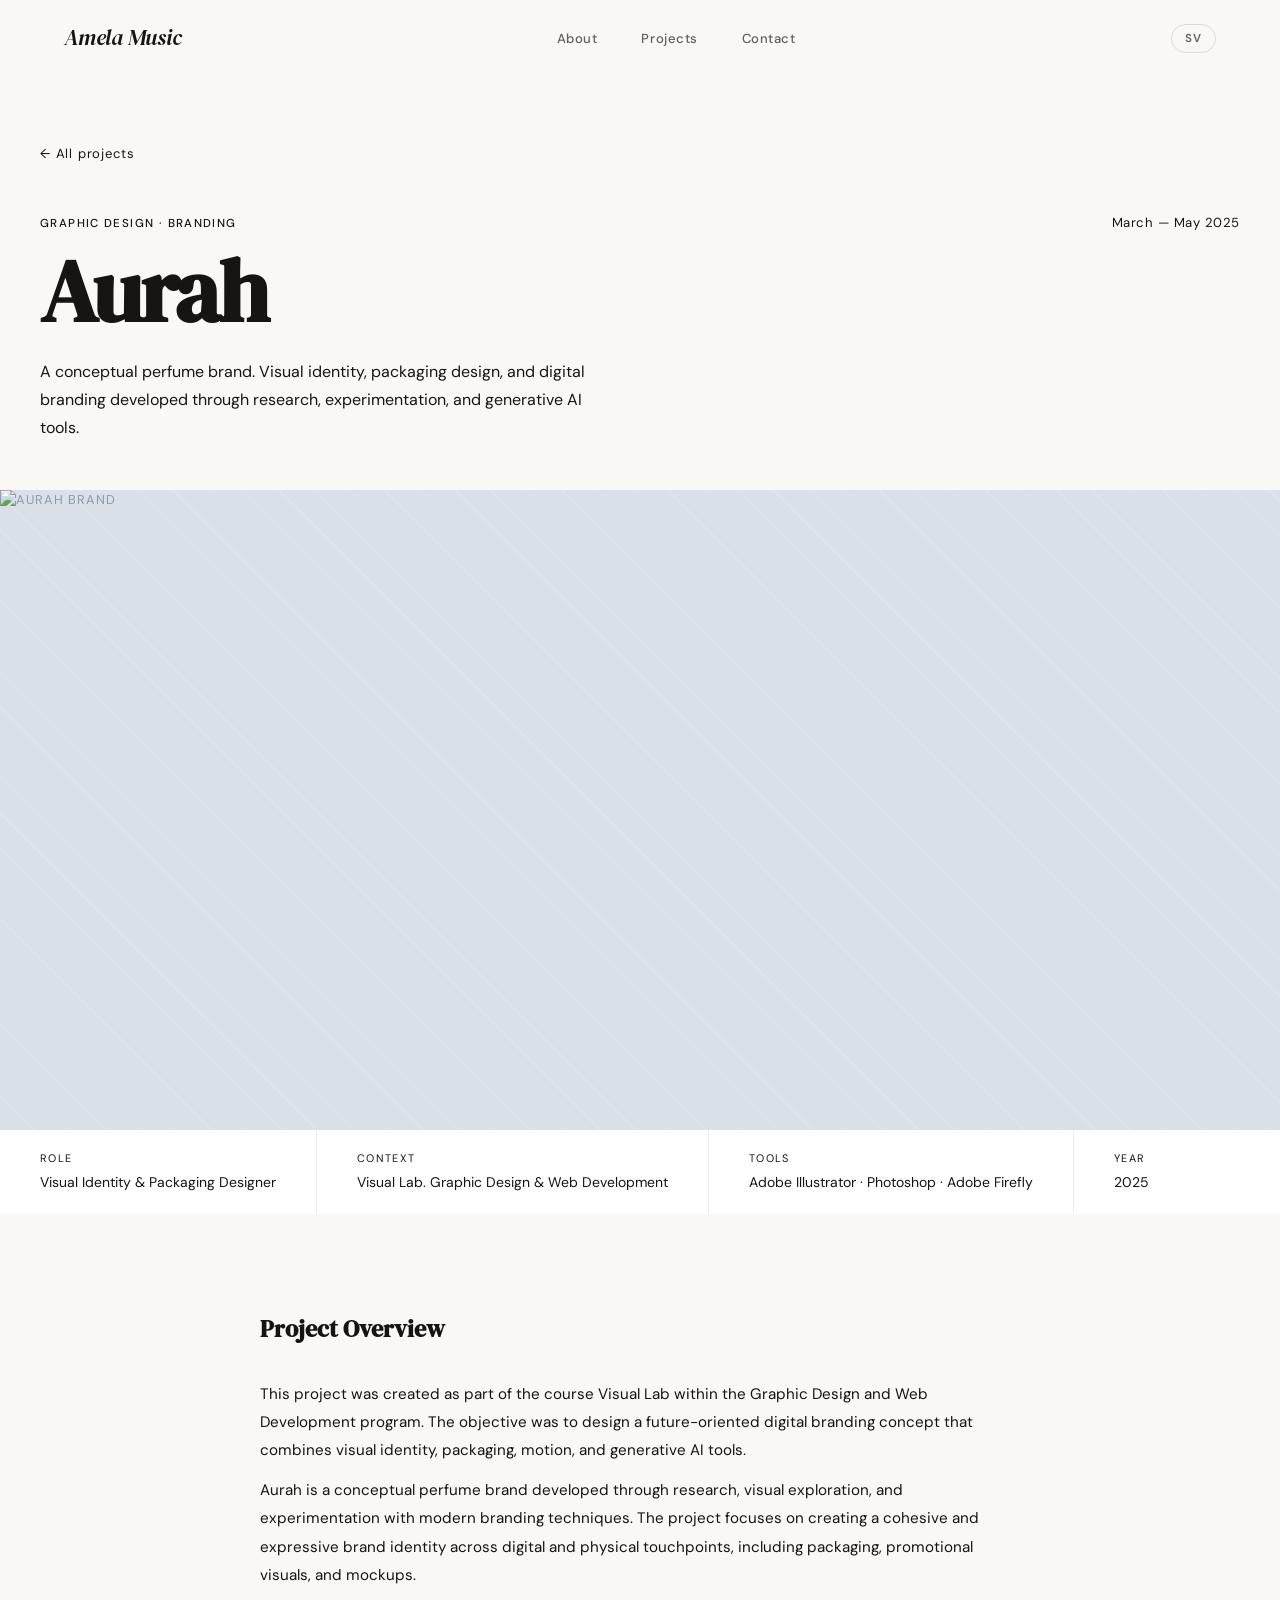
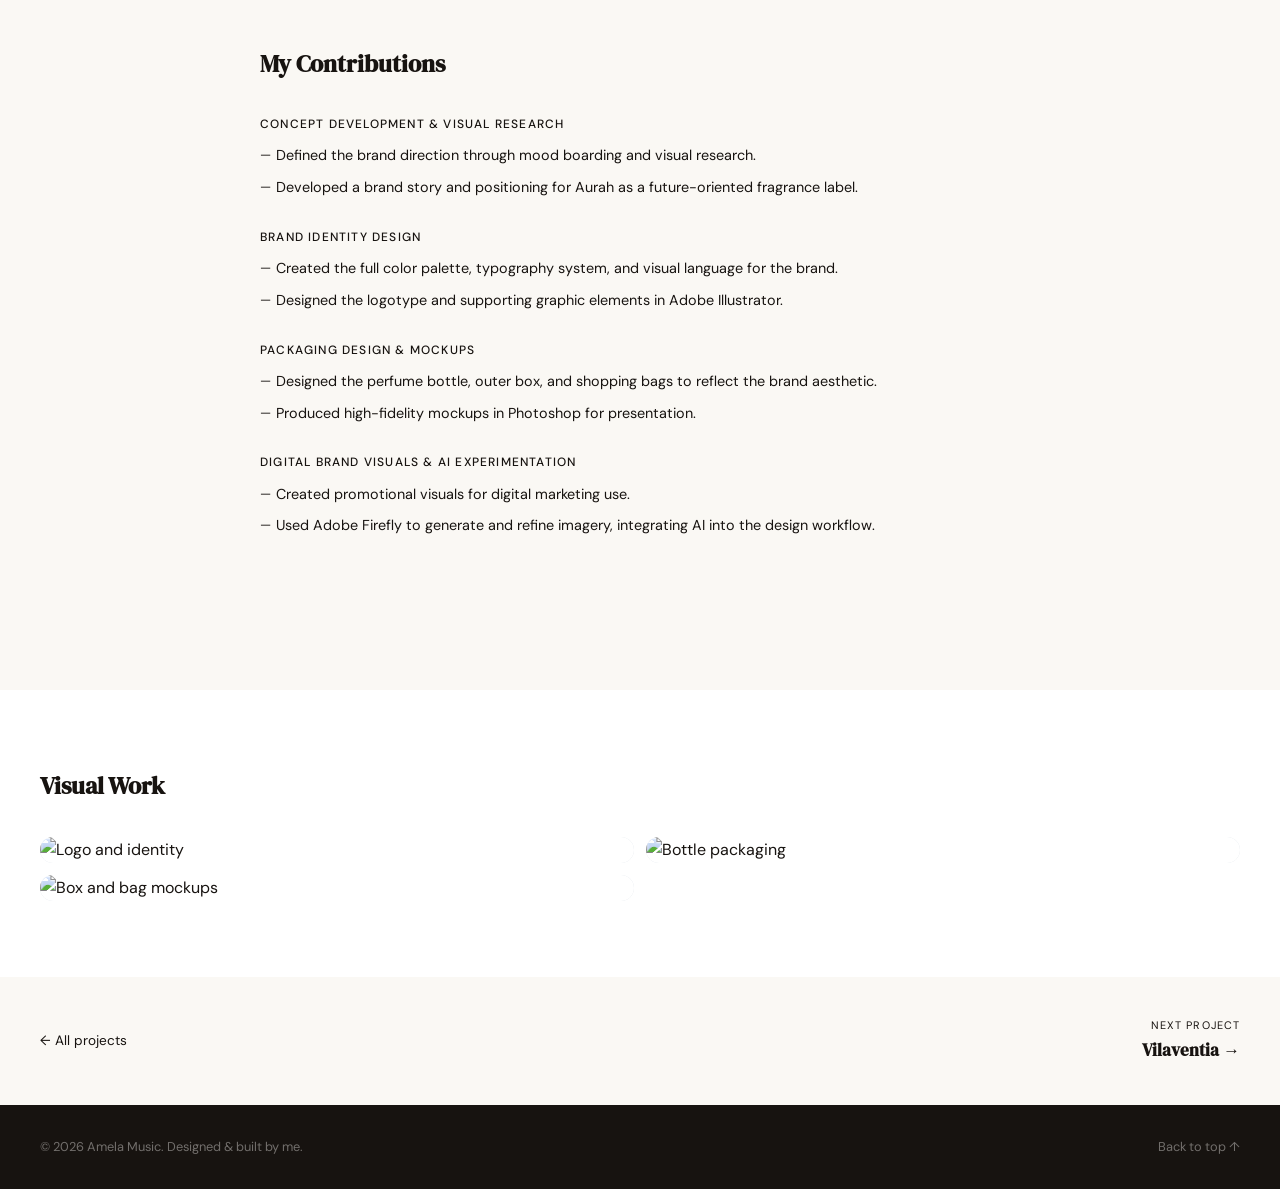
==== projects/aurah.html @ 956f7f16 "Add files via upload" ====
<!DOCTYPE html>
<html lang="en">
<head>
  <meta charset="UTF-8" />
  <meta name="viewport" content="width=device-width, initial-scale=1.0" />
  <title>Aurah — Amela Music</title>
  <link rel="preconnect" href="https://fonts.googleapis.com" />
  <link rel="preconnect" href="https://fonts.gstatic.com" crossorigin />
  <link href="https://fonts.googleapis.com/css2?family=DM+Serif+Display:ital@0;1&family=DM+Sans:opsz,wght@9..40,300;9..40,400;9..40,500&display=swap" rel="stylesheet" />
  <link rel="stylesheet" href="../style.css" />
  <link rel="stylesheet" href="../project.css" />
</head>
<body>

  <nav class="nav" id="nav">
    <a href="../index.html" class="nav__logo">Amela Music</a>
    <ul class="nav__links">
      <li><a href="../about.html"          class="nav__link" data-i18n="nav-about">About</a></li>
      <li><a href="../index.html#projects" class="nav__link" data-i18n="nav-projects">Projects</a></li>
      <li><a href="../index.html#contact"  class="nav__link" data-i18n="nav-contact">Contact</a></li>
    </ul>
    <button class="nav__lang" id="langToggle" aria-label="Switch language">EN</button>
    <button class="nav__burger" id="burger" aria-label="Open menu" aria-expanded="false">
      <span></span><span></span><span></span>
    </button>
  </nav>
  <div class="nav__overlay" id="navOverlay">
    <ul class="nav__links">
      <li><a href="../about.html"          class="nav__link" data-i18n="nav-about">About</a></li>
      <li><a href="../index.html#projects" class="nav__link" data-i18n="nav-projects">Projects</a></li>
      <li><a href="../index.html#contact"  class="nav__link" data-i18n="nav-contact">Contact</a></li>
    </ul>
  </div>

  <header class="proj-header">
    <div class="container">
      <a href="../index.html#projects" class="proj-back fade-up" data-i18n="back">← Back to projects</a>
      <div class="proj-header__top fade-up">
        <span class="proj-header__tag" data-i18n="tag">Graphic Design · Branding</span>
        <span class="proj-header__date">March — May 2025</span>
      </div>
      <h1 class="fade-up">Aurah</h1>
      <p class="proj-header__sub fade-up" data-i18n="sub">
        A conceptual perfume brand. Visual identity, packaging design, and digital branding developed through research, experimentation, and generative AI tools.
      </p>
    </div>
  </header>

  <div class="proj-cover">
    <div class="proj-cover__img">
      <img src="../images/aurah-cover.png" alt="Aurah brand" />
    </div>
  </div>

  <div class="proj-meta">
    <div class="container">
      <div class="proj-meta__inner">
        <div class="proj-meta__item">
          <span class="proj-meta__label" data-i18n="meta-role-label">Role</span>
          <span class="proj-meta__value" data-i18n="meta-role">Visual Identity & Packaging Designer</span>
        </div>
        <div class="proj-meta__item">
          <span class="proj-meta__label" data-i18n="meta-context-label">Context</span>
          <span class="proj-meta__value" data-i18n="meta-context">Visual Lab. Graphic Design & Web Development</span>
        </div>
        <div class="proj-meta__item">
          <span class="proj-meta__label" data-i18n="meta-tools-label">Tools</span>
          <span class="proj-meta__value">Adobe Illustrator · Photoshop · Adobe Firefly</span>
        </div>
        <div class="proj-meta__item">
          <span class="proj-meta__label" data-i18n="meta-year-label">Year</span>
          <span class="proj-meta__value">2025</span>
        </div>
      </div>
    </div>
  </div>

  <main class="proj-body">
    <div class="container">

      <section class="proj-section fade-up">
        <h2 data-i18n="overview-title">Project Overview</h2>
        <p data-i18n="overview-p1">
          This project was created as part of the course Visual Lab within the Graphic Design and Web Development program. The objective was to design a future-oriented digital branding concept that combines visual identity, packaging, motion, and generative AI tools.
        </p>
        <p data-i18n="overview-p2">
          Aurah is a conceptual perfume brand developed through research, visual exploration, and experimentation with modern branding techniques. The project focuses on creating a cohesive and expressive brand identity across digital and physical touchpoints, including packaging, promotional visuals, and mockups.
        </p>
      </section>

      <section class="proj-section fade-up">
        <h2 data-i18n="contrib-title">My Contributions</h2>

        <div class="proj-contribution">
          <h3 data-i18n="c1-title">Concept Development & Visual Research</h3>
          <ul>
            <li data-i18n="c1-1">Defined the brand direction through mood boarding and visual research.</li>
            <li data-i18n="c1-2">Developed a brand story and positioning for Aurah as a future-oriented fragrance label.</li>
          </ul>
        </div>

        <div class="proj-contribution">
          <h3 data-i18n="c2-title">Brand Identity Design</h3>
          <ul>
            <li data-i18n="c2-1">Created the full color palette, typography system, and visual language for the brand.</li>
            <li data-i18n="c2-2">Designed the logotype and supporting graphic elements in Adobe Illustrator.</li>
          </ul>
        </div>

        <div class="proj-contribution">
          <h3 data-i18n="c3-title">Packaging Design & Mockups</h3>
          <ul>
            <li data-i18n="c3-1">Designed the perfume bottle, outer box, and shopping bags to reflect the brand aesthetic.</li>
            <li data-i18n="c3-2">Produced high-fidelity mockups in Photoshop for presentation.</li>
          </ul>
        </div>

        <div class="proj-contribution">
          <h3 data-i18n="c4-title">Digital Brand Visuals & AI Experimentation</h3>
          <ul>
            <li data-i18n="c4-1">Created promotional visuals for digital marketing use.</li>
            <li data-i18n="c4-2">Used Adobe Firefly to generate and refine imagery, integrating AI into the design workflow.</li>
          </ul>
        </div>

      </section>
    </div>
  </main>

  <section class="proj-gallery">
    <div class="container">
      <h2 class="fade-up" data-i18n="gallery-title">Visual Work</h2>
      <div class="proj-gallery__grid fade-up">
        <div class="proj-img"><img src="../images/aurah-cover.png" alt="Logo and identity" /></div>
        <div class="proj-img"><img src="../images/aurah-package.png" alt="Bottle packaging" /></div>
        <div class="proj-img"><img src="../images/aurah-bag.png" alt="Box and bag mockups" /></div>
      </div>
    </div>
  </section>

  <div class="proj-footer-nav">
    <div class="container">
      <a href="../index.html#projects" class="proj-nav-back" data-i18n="back">← All projects</a>
      <a href="vilaventia.html" class="proj-nav-next">
        <span data-i18n="next-label">Next project</span>
        <strong>Vilaventia →</strong>
      </a>
    </div>
  </div>

  <footer class="footer">
    <div class="container">
      <p>© <span id="year"></span> Amela Music. <span data-i18n="footer-text">Designed & built by me.</span></p>
      <p class="footer__back"><a href="#" data-i18n="footer-back">Back to top ↑</a></p>
    </div>
  </footer>

  <script>window.__projectPage = true;</script>
  <script src="../script.js"></script>
  <script>
    document.getElementById('year').textContent = new Date().getFullYear();

    const t = {
      en: {
        "nav-about": "About",
        "nav-projects": "Projects",
        "nav-contact": "Contact",
        "back": "← All projects",
        "tag": "Graphic Design · Branding",
        "sub": "A conceptual perfume brand. Visual identity, packaging design, and digital branding developed through research, experimentation, and generative AI tools.",
        "meta-role-label": "Role",
        "meta-role": "Visual Identity & Packaging Designer",
        "meta-context-label": "Context",
        "meta-context": "Visual Lab. Graphic Design & Web Development",
        "meta-tools-label": "Tools",
        "meta-year-label": "Year",
        "overview-title": "Project Overview",
        "overview-p1": "This project was created as part of the course Visual Lab within the Graphic Design and Web Development program. The objective was to design a future-oriented digital branding concept that combines visual identity, packaging, motion, and generative AI tools.",
        "overview-p2": "Aurah is a conceptual perfume brand developed through research, visual exploration, and experimentation with modern branding techniques. The project focuses on creating a cohesive and expressive brand identity across digital and physical touchpoints, including packaging, promotional visuals, and mockups.",
        "contrib-title": "My Contributions",
        "c1-title": "Concept Development & Visual Research",
        "c1-1": "Defined the brand direction through mood boarding and visual research.",
        "c1-2": "Developed a brand story and positioning for Aurah as a future-oriented fragrance label.",
        "c2-title": "Brand Identity Design",
        "c2-1": "Created the full color palette, typography system, and visual language for the brand.",
        "c2-2": "Designed the logotype and supporting graphic elements in Adobe Illustrator.",
        "c3-title": "Packaging Design & Mockups",
        "c3-1": "Designed the perfume bottle, outer box, and shopping bags to reflect the brand aesthetic.",
        "c3-2": "Produced high-fidelity mockups in Photoshop for presentation.",
        "c4-title": "Digital Brand Visuals & AI Experimentation",
        "c4-1": "Created promotional visuals for digital marketing use.",
        "c4-2": "Used Adobe Firefly to generate and refine imagery, integrating AI into the design workflow.",
        "gallery-title": "Visual Work",
        "next-label": "Next project",
        "footer-text": "Designed & built by me.",
        "footer-back": "Back to top ↑"
      },
      sv: {
        "nav-about": "Om mig",
        "nav-projects": "Projekt",
        "nav-contact": "Kontakt",
        "back": "← Alla projekt",
        "tag": "Grafisk Design · Varumärke",
        "sub": "Ett konceptuellt parfymvarumärke. Visuell identitet, förpackningsdesign och digital branding utvecklad genom forskning, experiment och generativa AI-verktyg.",
        "meta-role-label": "Roll",
        "meta-role": "Visuell identitet & Förpackningsdesigner",
        "meta-context-label": "Kontext",
        "meta-context": "Visual Lab. Grafisk Design & Webbutveckling",
        "meta-tools-label": "Verktyg",
        "meta-year-label": "År",
        "overview-title": "Projektöversikt",
        "overview-p1": "Detta projekt skapades som en del av kursen Visual Lab inom programmet Grafisk Design och Webbutveckling. Målet var att designa ett framtidsorienterat digitalt varumärkeskoncept som kombinerar visuell identitet, förpackning, rörelse och generativa AI-verktyg.",
        "overview-p2": "Aurah är ett konceptuellt parfymvarumärke utvecklat genom forskning, visuell utforskning och experiment med moderna varumärkestekniker. Projektet fokuserar på att skapa en sammanhållen och uttrycksfull varumärkesidentitet över digitala och fysiska kontaktpunkter, inklusive förpackning, reklambilder och mockups.",
        "contrib-title": "Mina bidrag",
        "c1-title": "Konceptutveckling & Visuell forskning",
        "c1-1": "Definierade varumärkets riktning genom mood boarding och visuell forskning.",
        "c1-2": "Utvecklade en varumärkesberättelse och positionering för Aurah som en framtidsorienterad doftlabel.",
        "c2-title": "Varumärkesidentitetsdesign",
        "c2-1": "Skapade den fullständiga färgpaletten, typografisystemet och det visuella språket för varumärket.",
        "c2-2": "Designade logotypen och stödjande grafiska element i Adobe Illustrator.",
        "c3-title": "Förpackningsdesign & Mockups",
        "c3-1": "Designade parfymflaskan, ytterförpackningen och shoppingväskor för att spegla varumärkets estetik.",
        "c3-2": "Producerade högkvalitativa mockups i Photoshop för presentation.",
        "c4-title": "Digitala varumärkesbilder & AI-experiment",
        "c4-1": "Skapade reklambilder för digital marknadsföring.",
        "c4-2": "Använde Adobe Firefly för att generera och förfina bilder och integrerade AI i designarbetsflödet.",
        "gallery-title": "Visuellt arbete",
        "next-label": "Nästa projekt",
        "footer-text": "Designad & byggd av mig.",
        "footer-back": "Tillbaka till toppen ↑"
      }
    };

    function applyLang(lang) {
      document.querySelectorAll('[data-i18n]').forEach(el => {
        const key = el.getAttribute('data-i18n');
        if (t[lang][key]) el.textContent = t[lang][key];
      });
      document.getElementById('langToggle').textContent = lang === 'sv' ? 'EN' : 'SV';
      localStorage.setItem('lang', lang);
    }

    applyLang(localStorage.getItem('lang') || 'en');

    document.getElementById('langToggle')?.addEventListener('click', () => {
      applyLang(localStorage.getItem('lang') === 'sv' ? 'en' : 'sv');
    });
  </script>

</body>
</html>
---- style.css ----
/* ═══════════════════════════════════════════════
   PORTFOLIO — Amela Music
   Stil: Editorial airy · grain paper · suddiga färgblobbar
   ═══════════════════════════════════════════════ */

/* ── TOKENS ── */
:root {
  --paper: #faf8f4;
  --paper-soft: #f2eee6;
  --white: #ffffff;
  --ink: #171310;
  --ink-70: rgba(23, 19, 16, 0.68);
  --ink-40: rgba(23, 19, 16, 0.36);
  --ink-15: rgba(23, 19, 16, 0.12);

  /* signaturfärger — mjuka, suddiga blobbar */
  --blob-coral: #ff8a63;
  --blob-pink: #ffb9c9;
  --blob-lav: #b6a4ff;
  --blob-teal: #86dccf;

  --ff-display: "Fraunces", "DM Serif Display", Georgia, serif;
  --ff-body: "DM Sans", system-ui, sans-serif;

  --radius-sm: 8px;
  --radius-md: 18px;
  --radius-lg: 32px;

  --nav-h: 76px;

  --ease-out: cubic-bezier(0.22, 0.68, 0, 1.2);
  --ease-smooth: cubic-bezier(0.4, 0, 0.2, 1);
}

/* ── RESET ── */
*,
*::before,
*::after {
  box-sizing: border-box;
  margin: 0;
  padding: 0;
}
html {
  scroll-behavior: smooth;
  font-size: 16px;
}
body {
  font-family: var(--ff-body);
  background: var(--paper);
  color: var(--ink);
  line-height: 1.6;
  overflow-x: hidden;
  position: relative;
}
/* film grain — täcker hela sidan, ligger ovanpå allt */
body::before {
  content: "";
  position: fixed;
  inset: 0;
  z-index: 200;
  pointer-events: none;
  opacity: 0.045;
  mix-blend-mode: overlay;
  background-image: url("data:image/svg+xml,%3Csvg xmlns='http://www.w3.org/2000/svg' width='180' height='180'%3E%3Cfilter id='n'%3E%3CfeTurbulence type='fractalNoise' baseFrequency='0.9' numOctaves='2' stitchTiles='stitch'/%3E%3C/filter%3E%3Crect width='100%25' height='100%25' filter='url(%23n)'/%3E%3C/svg%3E");
}
img {
  display: block;
  max-width: 100%;
  height: auto;
}
a {
  color: inherit;
  text-decoration: none;
}
ul {
  list-style: none;
}
button {
  cursor: pointer;
  font-family: inherit;
  border: none;
  background: none;
}

/* ── UTILITIES ── */
.container {
  width: min(1200px, 100% - 48px);
  margin-inline: auto;
}
.section {
  padding-block: clamp(72px, 9vw, 120px);
  position: relative;
}
.section__tag {
  display: inline-flex;
  align-items: center;
  gap: 8px;
  font-size: 0.72rem;
  font-weight: 500;
  letter-spacing: 0.14em;
  text-transform: uppercase;
  color: var(--ink-70);
  margin-bottom: 14px;
}
.section__tag::before {
  display: none;
}
.section__title {
  font-family: var(--ff-display);
  font-weight: 400;
  font-size: clamp(2.1rem, 4vw, 3.1rem);
  line-height: 1.15;
  letter-spacing: -0.01em;
  color: var(--ink);
}
.section__title em {
  font-style: italic;
  color: var(--ink);
  font-weight: 400;
}
.section__header {
  max-width: 560px;
  margin-bottom: 56px;
}
.section__desc {
  margin-top: 16px;
  color: var(--ink-70);
  font-size: 1rem;
}

/* ── BUTTONS ── */
.btn {
  display: inline-flex;
  align-items: center;
  gap: 8px;
  padding: 14px 30px;
  border-radius: 100px;
  font-size: 0.88rem;
  font-weight: 500;
  transition: all 0.3s var(--ease-smooth);
}
.btn--primary {
  background: var(--ink);
  color: var(--paper);
}
.btn--primary:hover {
  background: var(--blob-coral);
  color: var(--ink);
  transform: translateY(-2px);
  box-shadow: 0 10px 28px rgba(255, 138, 99, 0.35);
}
.btn--ghost {
  border: 1.5px solid var(--ink-15);
  color: var(--ink);
  background: rgba(255, 255, 255, 0.5);
  backdrop-filter: blur(6px);
}
.btn--ghost:hover {
  border-color: var(--ink);
  background: var(--white);
}

/* ── FADE-IN ANIMATIONS ── */
.fade-up {
  opacity: 0;
  transform: translateY(28px);
  transition:
    opacity 0.65s var(--ease-smooth),
    transform 0.65s var(--ease-smooth);
}
.fade-up.visible {
  opacity: 1;
  transform: translateY(0);
}

/* ═══════════════════════════════════════════════
   NAVIGATION
   ═══════════════════════════════════════════════ */
.nav {
  position: fixed;
  top: 0;
  left: 0;
  right: 0;
  z-index: 100;
  height: var(--nav-h);
  display: flex;
  align-items: center;
  justify-content: space-between;
  padding-inline: clamp(20px, 5vw, 64px);
  transition:
    background 0.3s,
    box-shadow 0.3s;
}
.nav.scrolled {
  background: rgba(250, 248, 244, 0.78);
  backdrop-filter: blur(14px);
  box-shadow: 0 1px 0 var(--ink-15);
}
.nav__logo {
  font-family: var(--ff-display);
  font-style: italic;
  font-size: 1.4rem;
  font-weight: 400;
  letter-spacing: -0.01em;
  z-index: 101;
}
.nav__links {
  display: flex;
  gap: 44px;
}
.nav__link {
  font-size: 0.82rem;
  font-weight: 500;
  color: var(--ink-70);
  letter-spacing: 0.04em;
  position: relative;
  transition: color 0.2s;
}
.nav__link::after {
  content: "";
  position: absolute;
  left: 0;
  bottom: -4px;
  width: 0;
  height: 1.5px;
  background: var(--blob-coral);
  transition: width 0.3s var(--ease-smooth);
}
.nav__link:hover {
  color: var(--ink);
}
.nav__link:hover::after {
  width: 100%;
}

/* Burger */
.nav__burger {
  display: none;
  flex-direction: column;
  gap: 5px;
  z-index: 101;
  padding: 4px;
}
.nav__burger span {
  display: block;
  width: 24px;
  height: 1.5px;
  background: var(--ink);
  transition: all 0.3s var(--ease-smooth);
  transform-origin: center;
}
.nav__burger.open span:nth-child(1) {
  transform: translateY(6.5px) rotate(45deg);
}
.nav__burger.open span:nth-child(2) {
  opacity: 0;
  transform: scaleX(0);
}
.nav__burger.open span:nth-child(3) {
  transform: translateY(-6.5px) rotate(-45deg);
}

/* Mobile nav overlay */
.nav__overlay {
  position: fixed;
  inset: 0;
  background: var(--paper);
  z-index: 99;
  display: flex;
  flex-direction: column;
  justify-content: center;
  align-items: center;
  gap: 40px;
  opacity: 0;
  pointer-events: none;
  transition: opacity 0.35s var(--ease-smooth);
}
.nav__overlay.open {
  opacity: 1;
  pointer-events: all;
}
.nav__overlay .nav__links {
  flex-direction: column;
  align-items: center;
  gap: 32px;
}
.nav__overlay .nav__link {
  font-family: var(--ff-display);
  font-style: italic;
  font-size: 2rem;
  color: var(--ink);
}

/* ── Language toggle ── */
.nav__lang {
  font-family: var(--ff-body);
  font-size: 0.72rem;
  font-weight: 600;
  letter-spacing: 0.1em;
  color: var(--ink-70);
  border: 1.5px solid var(--ink-15);
  border-radius: 100px;
  padding: 6px 13px;
  transition: all 0.2s;
  z-index: 101;
}
.nav__lang:hover {
  color: var(--ink);
  border-color: var(--ink);
}

/* ═══════════════════════════════════════════════
   HERO
   ═══════════════════════════════════════════════ */
.hero {
  min-height: 100svh;
  display: flex;
  align-items: center;
  padding-top: var(--nav-h);
  position: relative;
  overflow: hidden;
}
.hero__bg {
  position: absolute;
  inset: 0;
  pointer-events: none;
  z-index: 0;
}
.hero__bg::before,
.hero__bg::after {
  content: "";
  position: absolute;
  border-radius: 50%;
  filter: blur(70px);
}
.hero__bg::before {
  width: min(48vw, 620px);
  height: min(48vw, 620px);
  top: -8%;
  right: -8%;
  background:
    radial-gradient(circle at 35% 35%, var(--blob-coral) 0%, transparent 62%),
    radial-gradient(circle at 65% 60%, var(--blob-pink) 0%, transparent 60%);
  opacity: 0.65;
}
.hero__bg::after {
  width: min(30vw, 380px);
  height: min(30vw, 380px);
  bottom: 4%;
  left: -6%;
  background: radial-gradient(circle, var(--blob-lav) 0%, transparent 65%);
  opacity: 0.45;
}
.hero__content {
  position: relative;
  z-index: 1;
  width: min(1200px, 100% - 48px);
  margin-inline: auto;
  padding-block: 80px;
}
.hero__title {
  font-family: var(--ff-display);
  font-weight: 400;
  font-size: clamp(3.4rem, 10vw, 8rem);
  line-height: 0.98;
  letter-spacing: -0.02em;
  margin-bottom: 32px;
}
.hero__title em {
  font-style: italic;
  color: var(--ink);
  display: block;
}
.hero__badges {
  display: flex;
  flex-wrap: wrap;
  gap: 10px;
  margin-bottom: 40px;
  justify-content: center;
}
.hero__badge {
  display: inline-flex;
  align-items: center;
  font-size: 0.82rem;
  font-weight: 500;
  color: var(--ink-70);
  padding: 9px 20px;
  border-radius: 100px;
  border: 1.5px solid var(--ink-15);
  background: rgba(255, 255, 255, 0.55);
  backdrop-filter: blur(6px);
}
.hero__cta {
  display: flex;
  flex-wrap: wrap;
  gap: 12px;
  justify-content: center;
}
.hero__scroll-indicator {
  position: absolute;
  bottom: 40px;
  left: 50%;
  transform: translateX(-50%);
  display: flex;
  flex-direction: column;
  align-items: center;
  gap: 8px;
  font-size: 0.7rem;
  letter-spacing: 0.12em;
  text-transform: uppercase;
  color: var(--ink-40);
}
.hero__scroll-line {
  width: 1px;
  height: 48px;
  background: linear-gradient(to bottom, var(--ink-40), transparent);
  animation: scrollPulse 2s ease-in-out infinite;
}
@keyframes scrollPulse {
  0%,
  100% {
    transform: scaleY(1);
    opacity: 1;
  }
  50% {
    transform: scaleY(0.6);
    opacity: 0.4;
  }
}

/* ═══════════════════════════════════════════════
   ABOUT (ej i bruk just nu, men stylead för konsekvens)
   ═══════════════════════════════════════════════ */
.about {
  background: var(--white);
}
.about__grid {
  display: grid;
  grid-template-columns: 1fr 1.4fr;
  gap: 80px;
  align-items: center;
}
.about__image-wrap {
  position: relative;
}
.about__image-placeholder {
  aspect-ratio: 4/5;
  background: var(--paper-soft);
  border-radius: var(--radius-lg);
  display: flex;
  align-items: center;
  justify-content: center;
  overflow: hidden;
  font-size: 0.85rem;
  color: var(--ink-40);
  letter-spacing: 0.06em;
  text-transform: uppercase;
  position: relative;
}
.about__image-placeholder img {
  width: 100%;
  height: 100%;
  object-fit: cover;
  position: absolute;
  inset: 0;
}
.about__image-badge {
  position: absolute;
  bottom: -16px;
  right: -16px;
  background: var(--ink);
  color: var(--paper);
  padding: 12px 20px;
  border-radius: var(--radius-md);
  font-size: 0.8rem;
  font-weight: 500;
  letter-spacing: 0.04em;
}
.about__text {
  padding-block: 20px;
}
.about__text .section__tag {
  margin-bottom: 16px;
}
.about__text .section__title {
  margin-bottom: 24px;
}
.about__text p {
  color: var(--ink-70);
  margin-bottom: 16px;
  line-height: 1.75;
}
.about__stats {
  display: flex;
  gap: 40px;
  margin-block: 36px 32px;
  padding-top: 32px;
  border-top: 1px solid var(--ink-15);
}
.about__stat strong {
  display: block;
  font-family: var(--ff-display);
  font-size: 2rem;
  color: var(--ink);
}
.about__stat span {
  font-size: 0.8rem;
  color: var(--ink-70);
  letter-spacing: 0.06em;
  text-transform: uppercase;
}

/* ═══════════════════════════════════════════════
   PROJECTS
   ═══════════════════════════════════════════════ */
.projects {
  background: var(--paper);
  position: relative;
}

/* Filter (om det används senare) */
.projects__filter {
  display: flex;
  flex-wrap: wrap;
  gap: 8px;
  margin-bottom: 48px;
}
.filter__btn {
  padding: 9px 20px;
  border-radius: 100px;
  font-size: 0.82rem;
  font-weight: 500;
  letter-spacing: 0.03em;
  color: var(--ink-70);
  border: 1.5px solid var(--ink-15);
  transition: all 0.2s var(--ease-smooth);
}
.filter__btn:hover {
  color: var(--ink);
  border-color: var(--ink);
}
.filter__btn.active {
  background: var(--ink);
  color: var(--paper);
  border-color: var(--ink);
}

/* Grid */
.projects__grid {
  display: grid;
  grid-template-columns: repeat(auto-fill, minmax(340px, 1fr));
  gap: 28px;
}
.project-card {
  border-radius: var(--radius-lg);
  overflow: hidden;
  background: var(--white);
  border: 1px solid var(--ink-15);
  transition:
    transform 0.4s var(--ease-smooth),
    box-shadow 0.4s var(--ease-smooth);
}
.project-card:hover {
  transform: translateY(-6px);
  box-shadow: 0 24px 48px rgba(23, 19, 16, 0.1);
}
.project-card.hidden {
  display: none;
}
.project-card__inner {
  display: block;
  height: 100%;
}
.project-card__image {
  position: relative;
  aspect-ratio: 16/10;
  overflow: hidden;
  background: hsl(var(--ph-hue, 20) 60% 92%);
}
/* mjuk suddig färgblob i varje projektbild, tonar mot bildens hue */
.project-card__image::before {
  content: "";
  position: absolute;
  inset: -20%;
  z-index: 0;
  background: radial-gradient(
    circle at 30% 30%,
    hsl(var(--ph-hue, 20) 85% 72%) 0%,
    transparent 60%
  );
  filter: blur(50px);
  opacity: 0.55;
}
.project-card__img-placeholder {
  width: 100%;
  height: 100%;
  display: flex;
  align-items: center;
  justify-content: center;
  font-size: 0.8rem;
  color: hsl(var(--ph-hue, 20) 20% 40%);
  letter-spacing: 0.08em;
  text-transform: uppercase;
  position: relative;
  overflow: hidden;
  transition: transform 0.5s var(--ease-smooth);
}
.project-card__img-pattern {
  position: absolute;
  inset: 0;
  background-image: repeating-linear-gradient(
    45deg,
    transparent,
    transparent 20px,
    rgba(255, 255, 255, 0.25) 20px,
    rgba(255, 255, 255, 0.25) 21px
  );
}
.project-card__img-placeholder img {
  position: absolute;
  inset: 0;
  width: 100%;
  height: 100%;
  object-fit: cover;
  z-index: 1;
}
.project-card__overlay {
  position: absolute;
  inset: 0;
  z-index: 2;
  background: rgba(23, 19, 16, 0.55);
  backdrop-filter: blur(2px);
  display: flex;
  align-items: center;
  justify-content: center;
  opacity: 0;
  transition: opacity 0.3s;
}
.project-card__view {
  color: var(--paper);
  font-size: 0.9rem;
  font-weight: 500;
  letter-spacing: 0.04em;
  padding: 10px 22px;
  border: 1px solid rgba(250, 248, 244, 0.5);
  border-radius: 100px;
}
.project-card:hover .project-card__overlay {
  opacity: 1;
}
.project-card:hover .project-card__img-placeholder {
  transform: scale(1.04);
}

/* årtal som pill-badge ovanpå bilden, i stil med referensen */
.project-card__meta {
  position: absolute;
  top: 16px;
  left: 16px;
  z-index: 3;
}
.project-card__tag {
  font-size: 0.72rem;
  font-weight: 500;
  letter-spacing: 0.08em;
  text-transform: uppercase;
  color: var(--ink);
}
.project-card__year {
  display: inline-flex;
  align-items: center;
  font-size: 0.75rem;
  font-weight: 600;
  color: var(--ink);
  background: rgba(250, 248, 244, 0.85);
  backdrop-filter: blur(6px);
  padding: 6px 14px;
  border-radius: 100px;
  border: 1px solid rgba(23, 19, 16, 0.08);
}

.project-card__body {
  padding: 26px 28px 30px;
}
.project-card__title {
  font-family: var(--ff-display);
  font-style: italic;
  font-weight: 400;
  font-size: 1.5rem;
  transition: color 0.2s;
}
.project-card:hover .project-card__title {
  color: var(--blob-coral);
}
.project-card__desc {
  font-size: 0.875rem;
  color: var(--ink-70);
  line-height: 1.65;
  margin-top: 10px;
  margin-bottom: 16px;
}
.project-card__tools {
  display: flex;
  flex-wrap: wrap;
  gap: 6px;
}
.project-card__tools span {
  font-size: 0.72rem;
  font-weight: 500;
  letter-spacing: 0.05em;
  background: var(--paper-soft);
  color: var(--ink-70);
  padding: 4px 10px;
  border-radius: 100px;
}

/* ═══════════════════════════════════════════════
   SKILLS (ej i bruk just nu)
   ═══════════════════════════════════════════════ */
.skills {
  background: var(--ink);
  color: var(--paper);
}
.skills .section__title {
  color: var(--paper);
}
.skills__grid {
  display: grid;
  grid-template-columns: repeat(3, 1fr);
  gap: 2px;
  border: 1px solid rgba(250, 248, 244, 0.1);
  border-radius: var(--radius-lg);
  overflow: hidden;
}
.skill-group {
  padding: 36px 32px;
  border: 1px solid rgba(250, 248, 244, 0.08);
  transition: background 0.25s;
}
.skill-group:hover {
  background: rgba(250, 248, 244, 0.04);
}
.skill-group__icon {
  width: 44px;
  height: 44px;
  border-radius: var(--radius-sm);
  background: rgba(255, 138, 99, 0.15);
  display: flex;
  align-items: center;
  justify-content: center;
  margin-bottom: 20px;
}
.skill-group__icon svg {
  width: 22px;
  height: 22px;
  stroke: var(--blob-coral);
}
.skill-group h3 {
  font-family: var(--ff-display);
  font-size: 1.15rem;
  margin-bottom: 16px;
  color: var(--paper);
}
.skill-group li {
  font-size: 0.875rem;
  color: rgba(250, 248, 244, 0.55);
  padding-block: 5px;
  border-bottom: 1px solid rgba(250, 248, 244, 0.07);
  transition: color 0.2s;
}
.skill-group li:last-child {
  border-bottom: none;
}
.skill-group:hover li {
  color: rgba(250, 248, 244, 0.7);
}

/* ═══════════════════════════════════════════════
   CONTACT
   ═══════════════════════════════════════════════ */
.contact {
  background: var(--paper);
  position: relative;
  overflow: hidden;
}
.contact::before {
  content: "";
  position: absolute;
  width: min(40vw, 520px);
  height: min(40vw, 520px);
  left: 50%;
  top: 50%;
  transform: translate(-50%, -50%);
  border-radius: 50%;
  background: radial-gradient(circle, var(--blob-teal) 0%, transparent 65%);
  filter: blur(80px);
  opacity: 0.35;
  pointer-events: none;
}
.contact__inner {
  position: relative;
  z-index: 1;
  max-width: 680px;
  margin-inline: auto;
  text-align: center;
}
.contact__inner .section__tag {
  justify-content: center;
  margin-bottom: 16px;
}
.contact__inner .section__title {
  margin-bottom: 20px;
}
.contact__desc {
  color: var(--ink-70);
  font-size: 1.05rem;
  line-height: 1.7;
  margin-bottom: 40px;
}
.contact__links {
  display: flex;
  flex-wrap: wrap;
  justify-content: center;
  gap: 16px;
  margin-bottom: 32px;
}
.contact__link {
  display: inline-flex;
  align-items: center;
  gap: 8px;
  font-size: 0.9rem;
  font-weight: 500;
  color: var(--ink-70);
  padding: 11px 22px;
  border-radius: 100px;
  border: 1.5px solid var(--ink-15);
  background: rgba(255, 255, 255, 0.6);
  backdrop-filter: blur(6px);
  transition: all 0.25s;
}
.contact__link svg {
  width: 18px;
  height: 18px;
}
.contact__link:hover {
  color: var(--ink);
  border-color: var(--ink);
  background: var(--white);
  transform: translateY(-2px);
}

/* ═══════════════════════════════════════════════
   FOOTER
   ═══════════════════════════════════════════════ */
.footer {
  background: var(--ink);
  color: rgba(250, 248, 244, 0.4);
  padding-block: 32px;
  position: relative;
  z-index: 1;
}
.footer .container {
  display: flex;
  justify-content: space-between;
  align-items: center;
  flex-wrap: wrap;
  gap: 12px;
  font-size: 0.8rem;
}
.footer__back a {
  color: rgba(250, 248, 244, 0.4);
  transition: color 0.2s;
}
.footer__back a:hover {
  color: var(--paper);
}

/* ═══════════════════════════════════════════════
   RESPONSIVE
   ═══════════════════════════════════════════════ */
@media (max-width: 900px) {
  .about__grid {
    grid-template-columns: 1fr;
    gap: 48px;
  }
  .about__image-wrap {
    max-width: 380px;
    margin-inline: auto;
  }
}

@media (max-width: 768px) {
  .nav__links {
    display: none;
  }
  .nav__burger {
    display: flex;
  }

  .nav__overlay .nav__links {
    display: flex;
  }

  .hero__title {
    letter-spacing: -0.01em;
  }

  .projects__grid {
    grid-template-columns: 1fr;
  }

  .skills__grid {
    grid-template-columns: 1fr 1fr;
  }

  .about__stats {
    gap: 24px;
  }
}

@media (max-width: 500px) {
  .skills__grid {
    grid-template-columns: 1fr;
  }
  .hero__cta {
    flex-direction: column;
    align-items: stretch;
  }
  .hero__cta .btn {
    justify-content: center;
  }
  .about__stats {
    flex-wrap: wrap;
    gap: 20px;
  }
}

@media (prefers-reduced-motion: reduce) {
  .fade-up {
    transition: none;
  }
  .hero__scroll-line {
    animation: none;
  }
}

.hero__disciplines {
  font-family: var(--ff-display);
  font-style: italic;
  font-size: clamp(1rem, 2vw, 1.3rem);
  font-weight: 300;
  color: var(--ink-70);
  letter-spacing: 0.02em;
  margin-bottom: 40px;
}
---- project.css ----
/* ═══════════════════════════════════════════════
   PROJECT PAGE — minimal redesign
   ═══════════════════════════════════════════════ */

/* ── Header ── */
.proj-header {
  padding-top: calc(var(--nav-h) + 64px);
  padding-bottom: 48px;
  background: var(--cream);
}
.proj-back {
  display: inline-flex;
  align-items: center;
  gap: 6px;
  font-size: 0.82rem;
  letter-spacing: 0.06em;
  color: var(--ink-30);
  margin-bottom: 48px;
  transition: color 0.2s;
}
.proj-back:hover {
  color: var(--accent);
}

.proj-header__top {
  display: flex;
  align-items: baseline;
  justify-content: space-between;
  gap: 24px;
  flex-wrap: wrap;
  margin-bottom: 12px;
}
.proj-header__tag {
  font-size: 0.72rem;
  font-weight: 500;
  letter-spacing: 0.12em;
  text-transform: uppercase;
  color: var(--accent);
}
.proj-header__date {
  font-size: 0.82rem;
  color: var(--ink-30);
  letter-spacing: 0.04em;
}
.proj-header h1 {
  font-family: var(--ff-display);
  font-size: clamp(2.8rem, 7vw, 5.5rem);
  line-height: 1.05;
  letter-spacing: -0.025em;
  margin-bottom: 20px;
}
.proj-header__sub {
  max-width: 560px;
  font-size: 1rem;
  color: var(--ink-60);
  line-height: 1.75;
}

/* ── Cover ── */
.proj-cover {
  width: 100%;
  background: var(--white);
}
.proj-cover__img {
  width: 100%;
  aspect-ratio: 16/8;
  background: hsl(var(--ph-hue, 210), 25%, 88%);
  display: flex;
  align-items: center;
  justify-content: center;
  font-size: 0.8rem;
  letter-spacing: 0.08em;
  text-transform: uppercase;
  color: hsl(var(--ph-hue, 210), 15%, 60%);
  position: relative;
  overflow: hidden;
}
.proj-cover__img::before {
  content: "";
  position: absolute;
  inset: 0;
  background-image: repeating-linear-gradient(
    45deg,
    transparent,
    transparent 24px,
    rgba(255, 255, 255, 0.15) 24px,
    rgba(255, 255, 255, 0.15) 25px
  );
}
.proj-cover__img img {
  position: absolute;
  inset: 0;
  width: 100%;
  height: 100%;
  object-fit: cover;
}

/* ── Meta strip ── */
.proj-meta {
  background: var(--white);
  border-bottom: 1px solid var(--ink-30);
}
.proj-meta__inner {
  display: flex;
  flex-wrap: wrap;
  gap: 0;
}
.proj-meta__item {
  display: flex;
  flex-direction: column;
  gap: 4px;
  padding: 20px 40px 20px 0;
  margin-right: 40px;
  border-right: 1px solid rgba(26, 23, 20, 0.08);
}
.proj-meta__item:last-child {
  border-right: none;
}
.proj-meta__label {
  font-size: 0.68rem;
  letter-spacing: 0.12em;
  text-transform: uppercase;
  color: var(--ink-30);
}
.proj-meta__value {
  font-size: 0.875rem;
  color: var(--ink);
}

/* ── Body ── */
.proj-body {
  background: var(--cream);
  padding-block: clamp(56px, 8vw, 96px);
}
.proj-body .container {
  max-width: 760px;
}

.proj-section {
  margin-bottom: 56px;
}
.proj-section h2 {
  font-family: var(--ff-display);
  font-size: 1.5rem;
  margin-bottom: 20px;
  padding-bottom: 12px;
  border-bottom: 1px solid var(--ink-30);
}
.proj-section p {
  font-size: 0.95rem;
  color: var(--ink-60);
  line-height: 1.85;
  margin-bottom: 12px;
}

/* Contributions */
.proj-contribution {
  margin-bottom: 28px;
}
.proj-contribution h3 {
  font-size: 0.875rem;
  font-weight: 500;
  letter-spacing: 0.04em;
  color: var(--ink);
  margin-bottom: 10px;
  text-transform: uppercase;
  font-size: 0.75rem;
  letter-spacing: 0.1em;
}
.proj-contribution ul {
  display: flex;
  flex-direction: column;
  gap: 8px;
}
.proj-contribution li {
  font-size: 0.9rem;
  color: var(--ink-60);
  line-height: 1.65;
  padding-left: 16px;
  position: relative;
}
.proj-contribution li::before {
  content: "—";
  position: absolute;
  left: 0;
  color: var(--accent);
  font-size: 0.8rem;
}

/* Gallery */
.proj-gallery {
  background: var(--white);
  padding-block: clamp(48px, 6vw, 80px);
}
.proj-gallery h2 {
  font-family: var(--ff-display);
  font-size: 1.5rem;
  margin-bottom: 32px;
}
.proj-gallery__grid {
  display: grid;
  grid-template-columns: 1fr 1fr;
  gap: 12px;
}
.proj-gallery__grid .proj-img {
  border-radius: var(--radius-md);
  overflow: hidden;
  background: hsl(var(--ph-hue, 210), 20%, 88%);
}
.proj-gallery__grid .proj-img img {
  width: 100%;
  height: 100%;
  object-fit: contain;
  background: var(--white);
  display: block;
}
/* first image spans full width */
.proj-gallery__grid .proj-img:first-child {
  grid-column: unset;
}

/* Bottom nav */
.proj-footer-nav {
  padding-block: 40px;
  border-top: 1px solid var(--ink-30);
}
.proj-footer-nav .container {
  display: flex;
  justify-content: space-between;
  align-items: center;
  flex-wrap: wrap;
  gap: 16px;
}
.proj-nav-back {
  font-size: 0.85rem;
  color: var(--ink-60);
  transition: color 0.2s;
}
.proj-nav-back:hover {
  color: var(--accent);
}
.proj-nav-next {
  display: flex;
  flex-direction: column;
  align-items: flex-end;
  gap: 3px;
}
.proj-nav-next span {
  font-size: 0.68rem;
  letter-spacing: 0.1em;
  text-transform: uppercase;
  color: var(--ink-30);
}
.proj-nav-next strong {
  font-family: var(--ff-display);
  font-size: 1.05rem;
  color: var(--ink);
  transition: color 0.2s;
}
.proj-nav-next:hover strong {
  color: var(--accent);
}

/* Responsive */
@media (max-width: 600px) {
  .proj-gallery__grid { grid-template-columns: 1fr; gap: 50px; }
  .proj-gallery__grid .proj-img:first-child { grid-column: 1; }
  .proj-meta__inner {
    flex-direction: column;
  }
  .proj-meta__item {
    border-right: none;
    border-bottom: 1px solid rgba(26, 23, 20, 0.08);
    margin-right: 0;
  }
  .proj-meta__item:last-child {
    border-bottom: none;
  }
}


/* ── Mobile mockup frame ── */
.proj-gallery__grid.mockup-grid {
  grid-template-columns: repeat(4, 1fr);
  gap: 24px;
  align-items: start;
}

.proj-img.phone-frame {
  background: var(--ink);
  border-radius: 36px;
  padding: 3%;
  box-shadow: 0 24px 48px rgba(26,23,20,.18);
  aspect-ratio: unset;
}

.proj-img.phone-frame::before {
  display: none;
}

.proj-img.phone-frame img {
  width: 100%;
  height: auto;
  border-radius: 26px;
  display: block;
  object-fit: cover;
}

@media (max-width: 768px) {
  .proj-gallery__grid.mockup-grid {
    grid-template-columns: repeat(2, 1fr);
    gap: 16px;
  }
}

@media (max-width: 400px) {
  .proj-gallery__grid.mockup-grid {
    grid-template-columns: repeat(2, 1fr);
    gap: 12px;
  }
}

.scanela-icon-row {
  display: flex;
  justify-content: center;
  margin-top: 32px;
}

.scanela-icon {
  width: 120px;
  height: 120px;
  border-radius: 26px;
  overflow: hidden;
  box-shadow: 0 12px 32px rgba(26,23,20,.12);
}

.scanela-icon img {
  width: 100%;
  height: 100%;
  object-fit: cover;
  display: block;
}
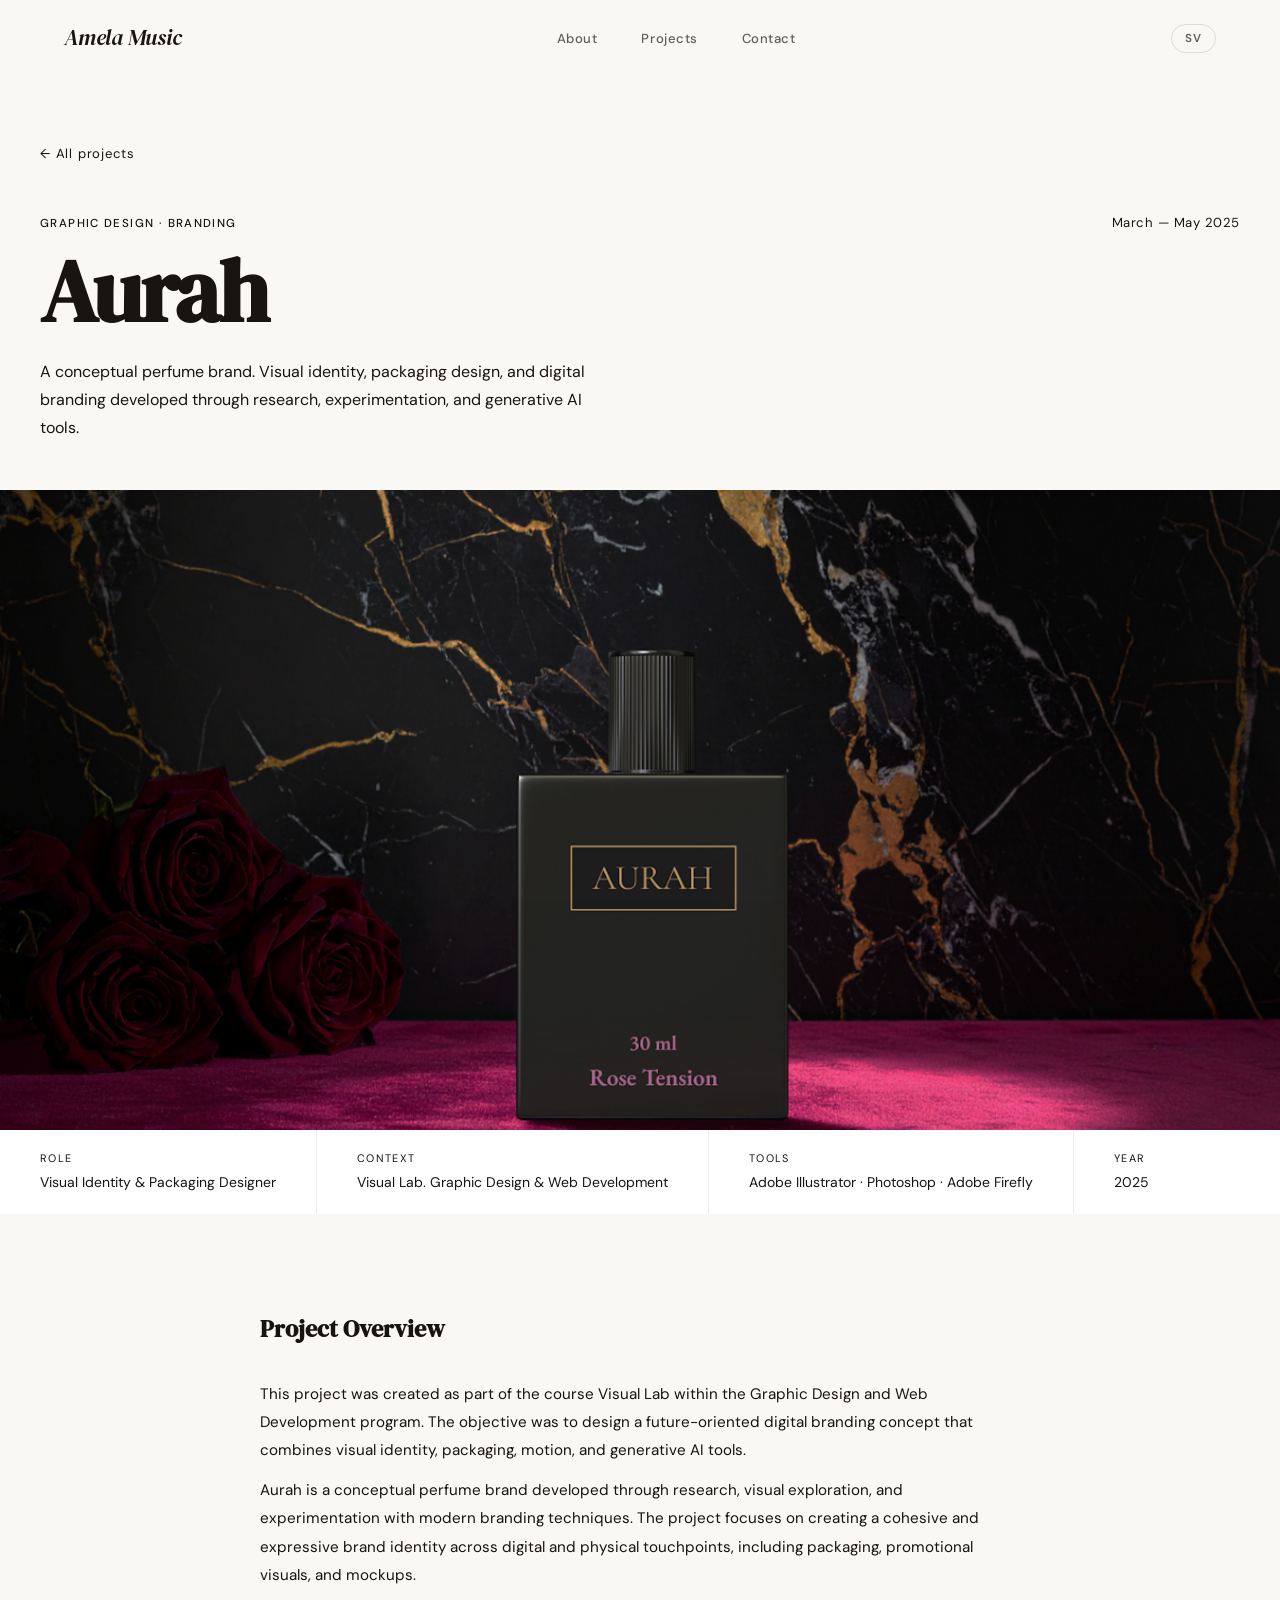
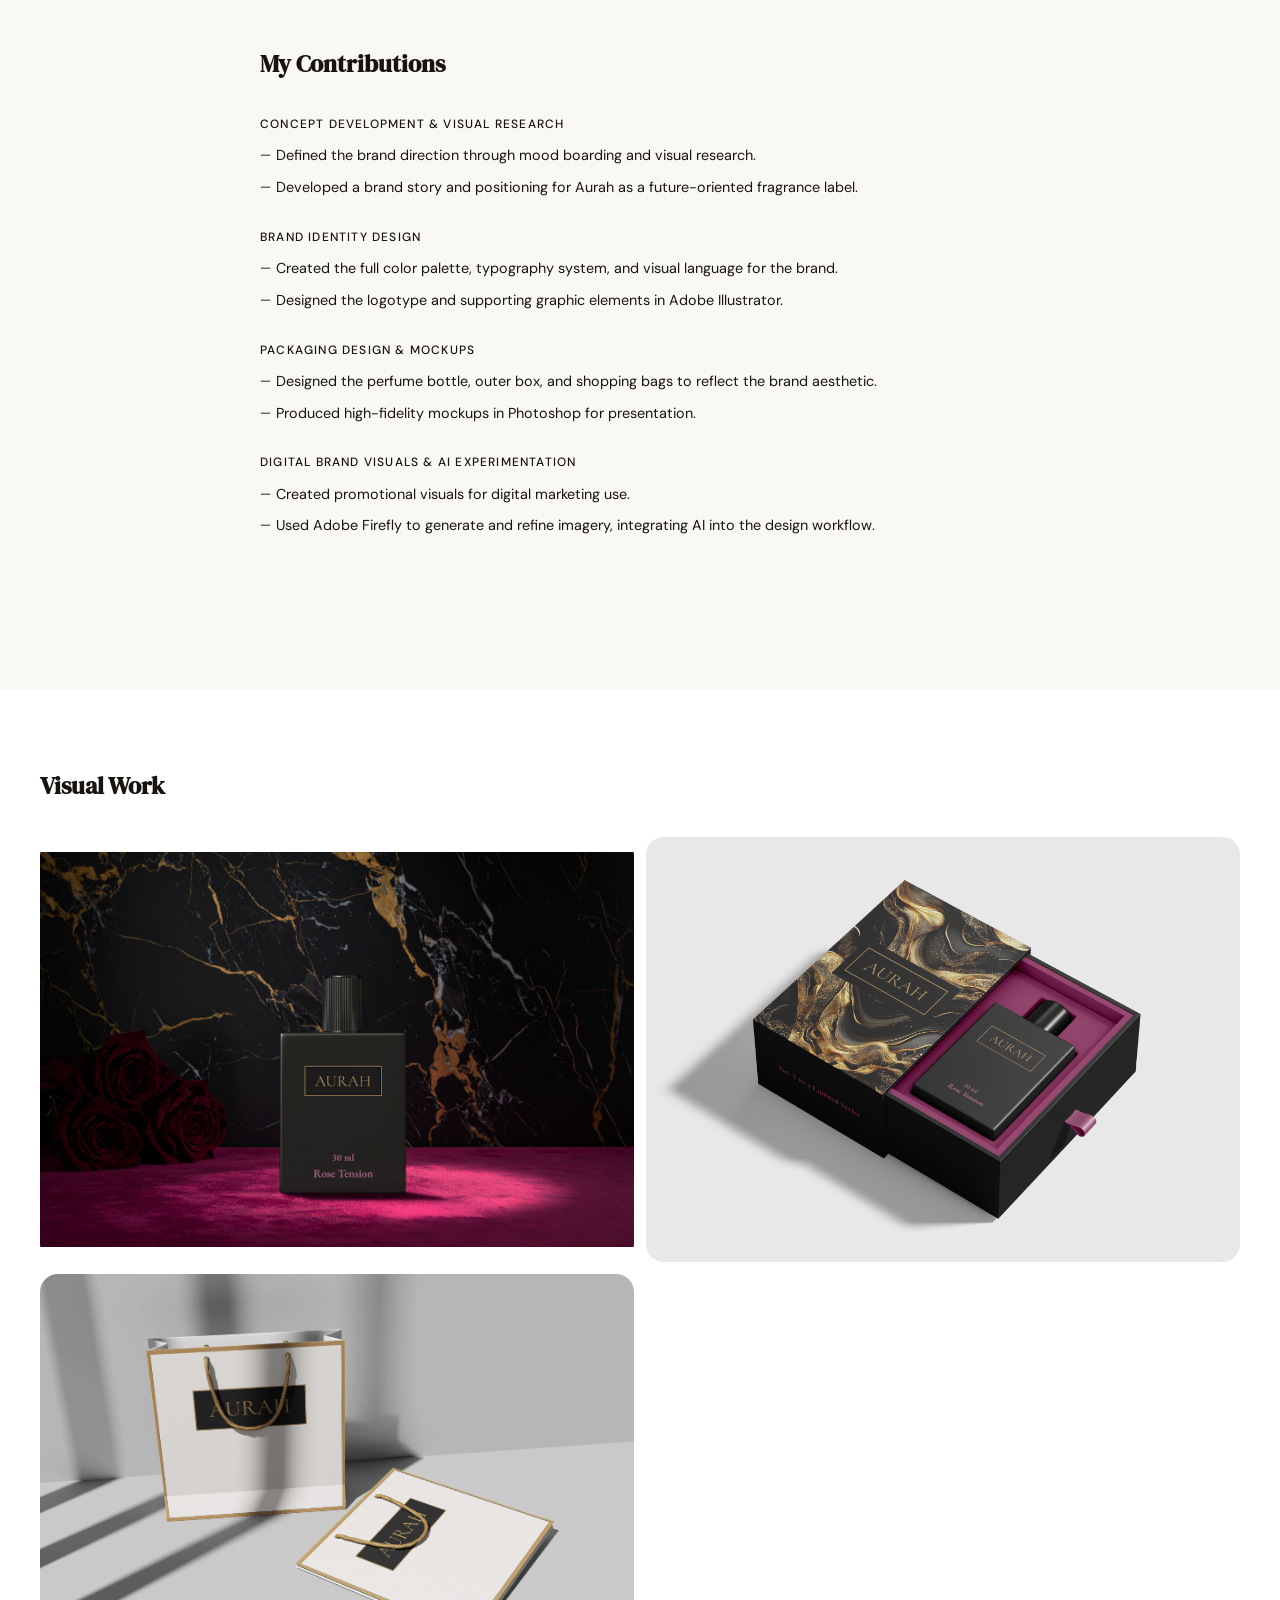
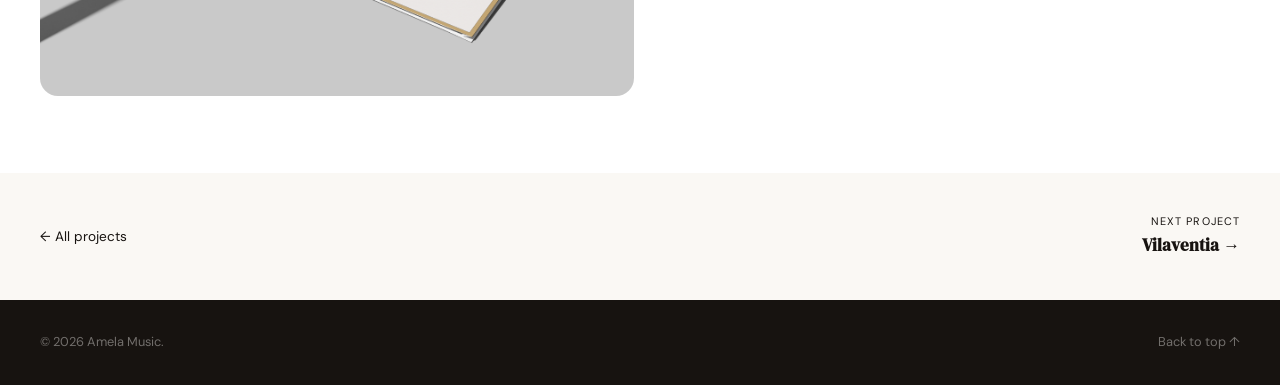
==== commit 5cbc44cd: "updates" ====
--- a/projects/aurah.html
+++ b/projects/aurah.html
@@ -150,7 +150,7 @@
 
   <footer class="footer">
     <div class="container">
-      <p>© <span id="year"></span> Amela Music. <span data-i18n="footer-text">Designed & built by me.</span></p>
+      <p>© <span id="year"></span> Amela Music.</p>
       <p class="footer__back"><a href="#" data-i18n="footer-back">Back to top ↑</a></p>
     </div>
   </footer>
@@ -192,7 +192,7 @@
         "c4-2": "Used Adobe Firefly to generate and refine imagery, integrating AI into the design workflow.",
         "gallery-title": "Visual Work",
         "next-label": "Next project",
-        "footer-text": "Designed & built by me.",
+        "footer-text": "",
         "footer-back": "Back to top ↑"
       },
       sv: {
@@ -226,7 +226,7 @@
         "c4-2": "Använde Adobe Firefly för att generera och förfina bilder och integrerade AI i designarbetsflödet.",
         "gallery-title": "Visuellt arbete",
         "next-label": "Nästa projekt",
-        "footer-text": "Designad & byggd av mig.",
+        "footer-text": "",
         "footer-back": "Tillbaka till toppen ↑"
       }
     };
--- a/style.css
+++ b/style.css
@@ -952,4 +952,23 @@
   color: var(--ink-70);
   letter-spacing: 0.02em;
   margin-bottom: 40px;
+}
+
+.nav {
+  -webkit-transform: translateZ(0);
+}
+
+.project-card__img-placeholder {
+  position: relative;
+  overflow: hidden;
+}
+
+.project-card__img-placeholder img {
+  position: absolute;
+  inset: 0;
+  width: 100%;
+  height: 100%;
+  object-fit: cover;
+  -webkit-transform: translateZ(0);
+  transform: translateZ(0);
 }
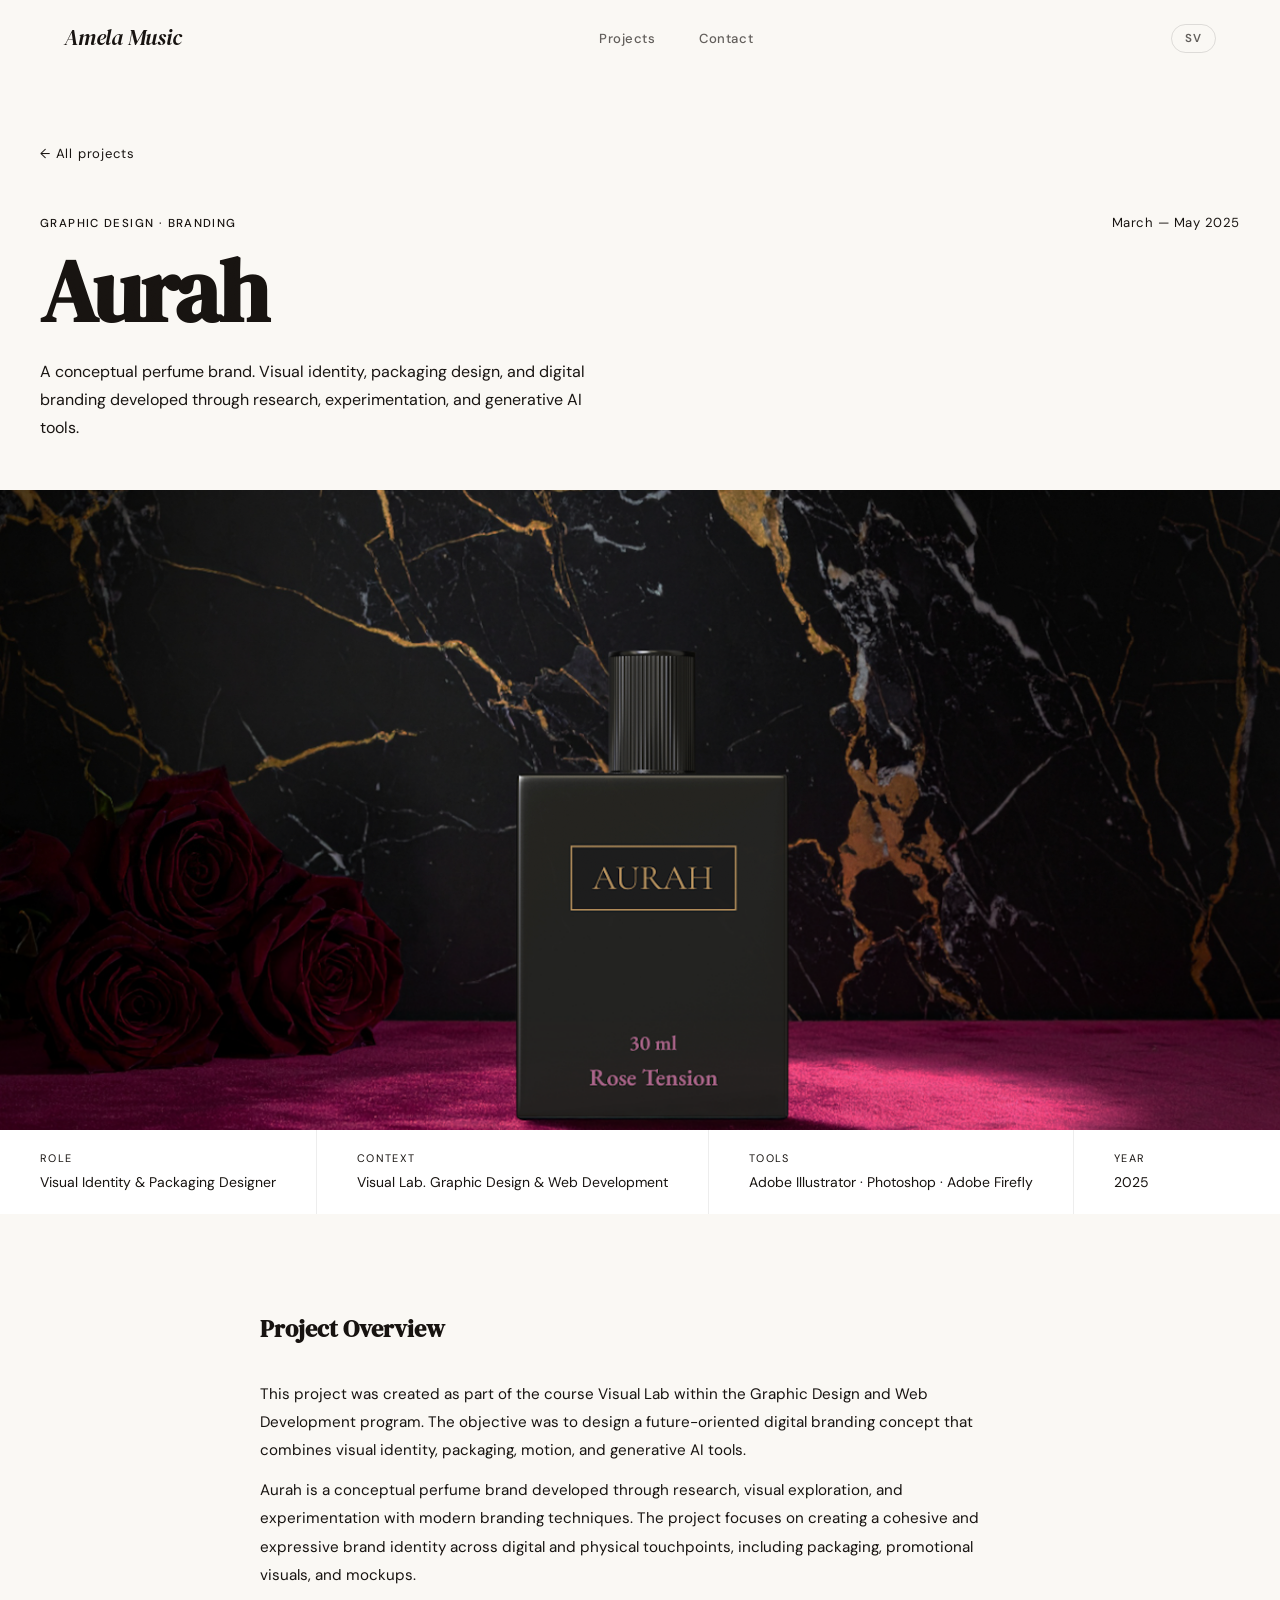
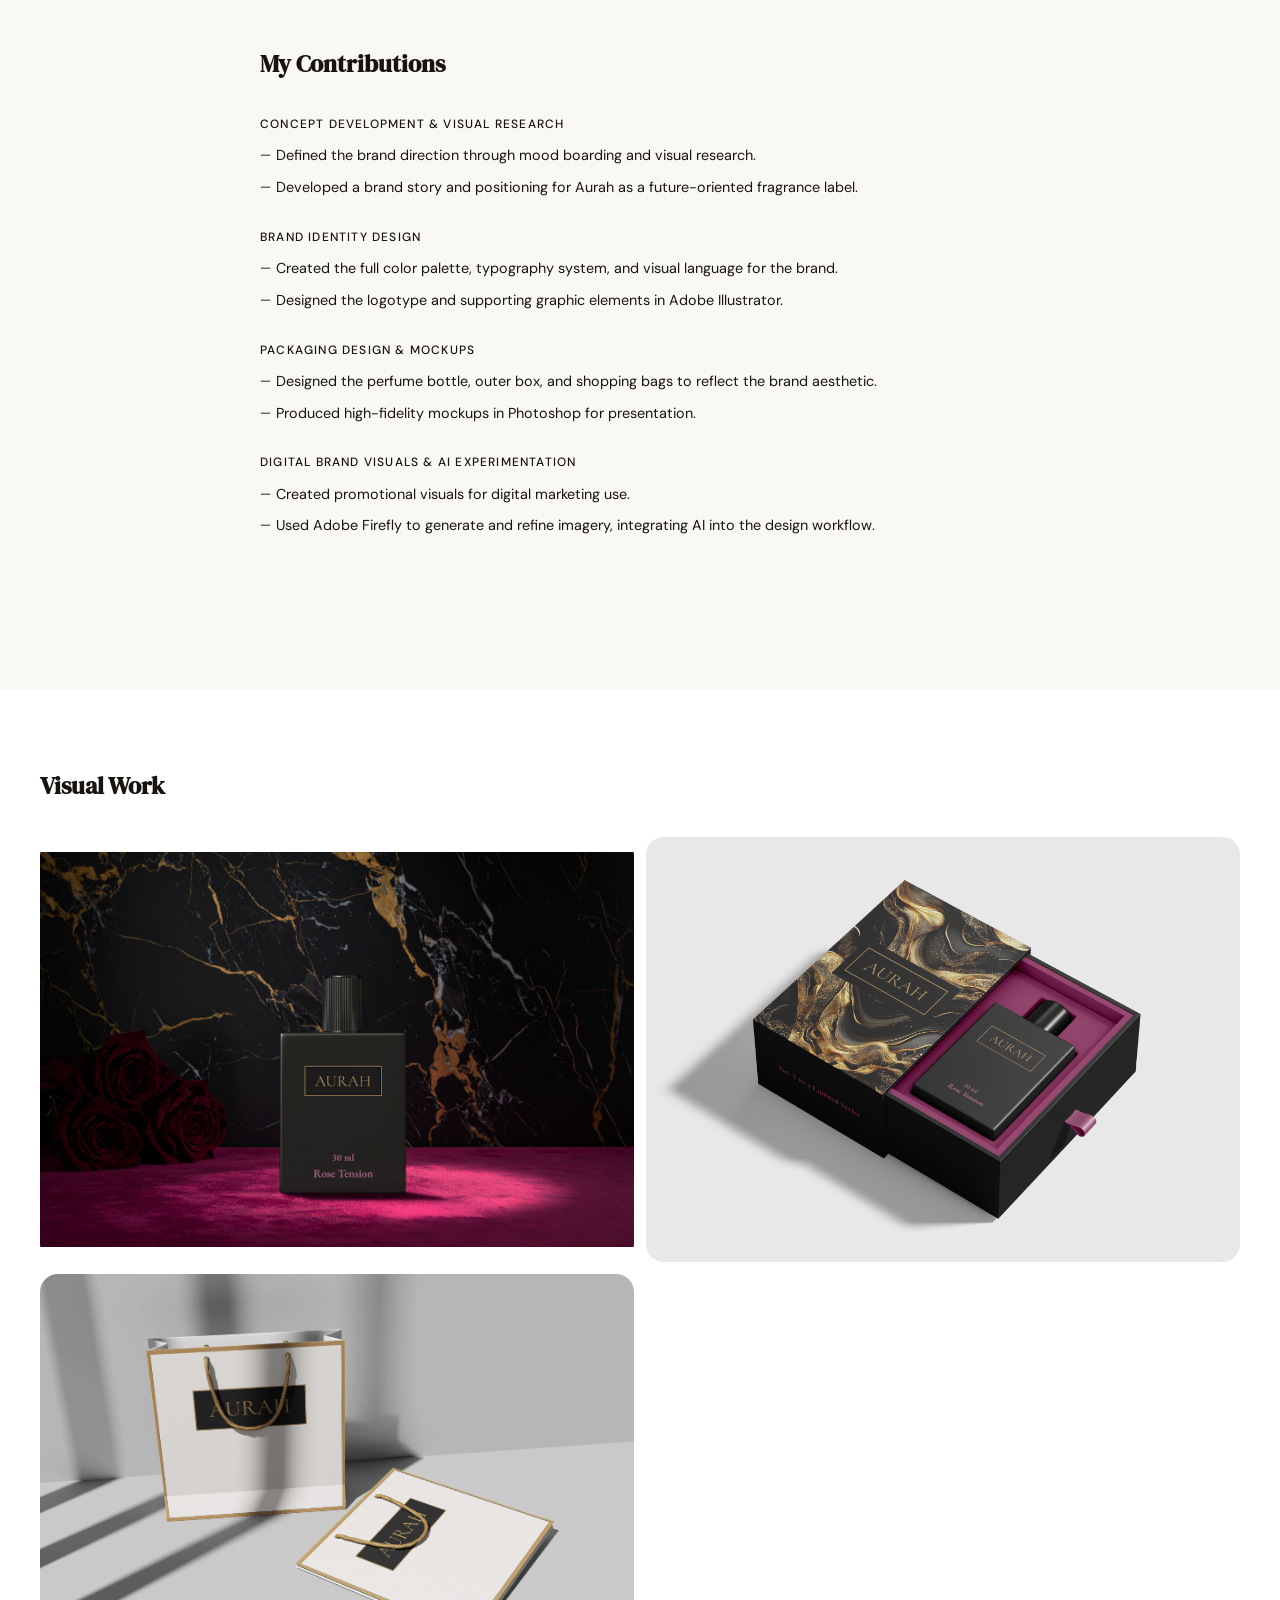
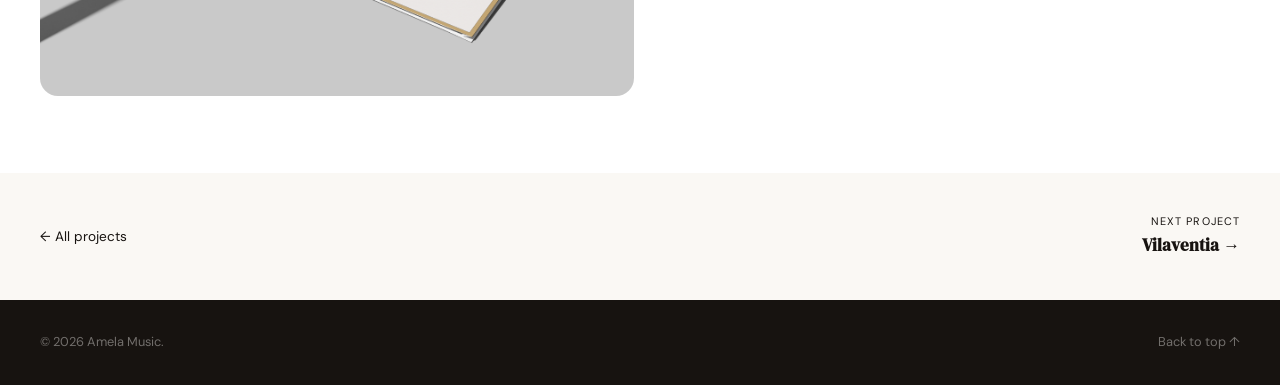
==== commit a0a95a55: "updates" ====
--- a/projects/aurah.html
+++ b/projects/aurah.html
@@ -15,7 +15,7 @@
   <nav class="nav" id="nav">
     <a href="../index.html" class="nav__logo">Amela Music</a>
     <ul class="nav__links">
-      <li><a href="../about.html"          class="nav__link" data-i18n="nav-about">About</a></li>
+      <!-- <li><a href="../about.html"          class="nav__link" data-i18n="nav-about">About</a></li> -->
       <li><a href="../index.html#projects" class="nav__link" data-i18n="nav-projects">Projects</a></li>
       <li><a href="../index.html#contact"  class="nav__link" data-i18n="nav-contact">Contact</a></li>
     </ul>
@@ -26,7 +26,7 @@
   </nav>
   <div class="nav__overlay" id="navOverlay">
     <ul class="nav__links">
-      <li><a href="../about.html"          class="nav__link" data-i18n="nav-about">About</a></li>
+      <!-- <li><a href="../about.html"          class="nav__link" data-i18n="nav-about">About</a></li> -->
       <li><a href="../index.html#projects" class="nav__link" data-i18n="nav-projects">Projects</a></li>
       <li><a href="../index.html#contact"  class="nav__link" data-i18n="nav-contact">Contact</a></li>
     </ul>
@@ -162,7 +162,7 @@
 
     const t = {
       en: {
-        "nav-about": "About",
+        "nav-about": "",
         "nav-projects": "Projects",
         "nav-contact": "Contact",
         "back": "← All projects",
@@ -196,7 +196,7 @@
         "footer-back": "Back to top ↑"
       },
       sv: {
-        "nav-about": "Om mig",
+        "nav-about": "",
         "nav-projects": "Projekt",
         "nav-contact": "Kontakt",
         "back": "← Alla projekt",
--- a/style.css
+++ b/style.css
@@ -14,7 +14,7 @@
   --ink-15: rgba(23, 19, 16, 0.12);
 
   /* signaturfärger — mjuka, suddiga blobbar */
-  --blob-coral: #ff8a63;
+  --blob-coral: #d4849a;
   --blob-pink: #ffb9c9;
   --blob-lav: #b6a4ff;
   --blob-teal: #86dccf;
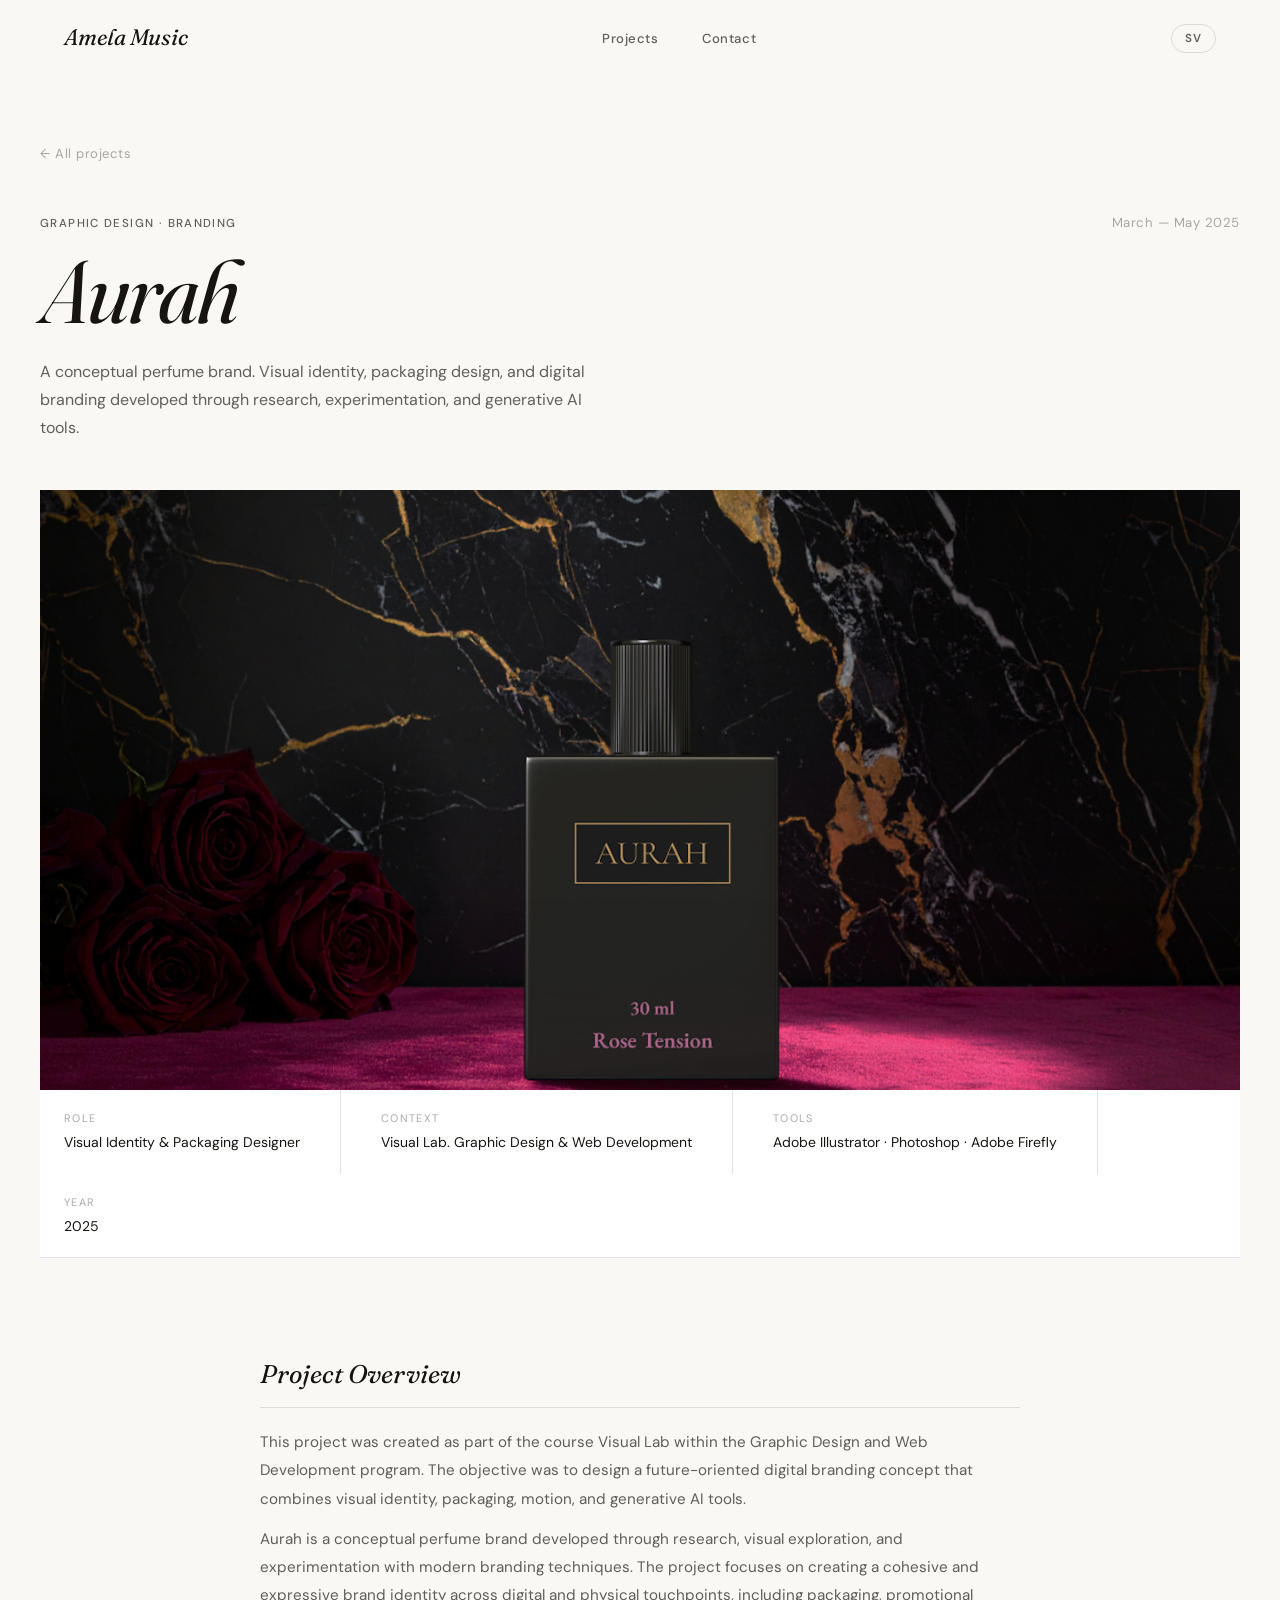
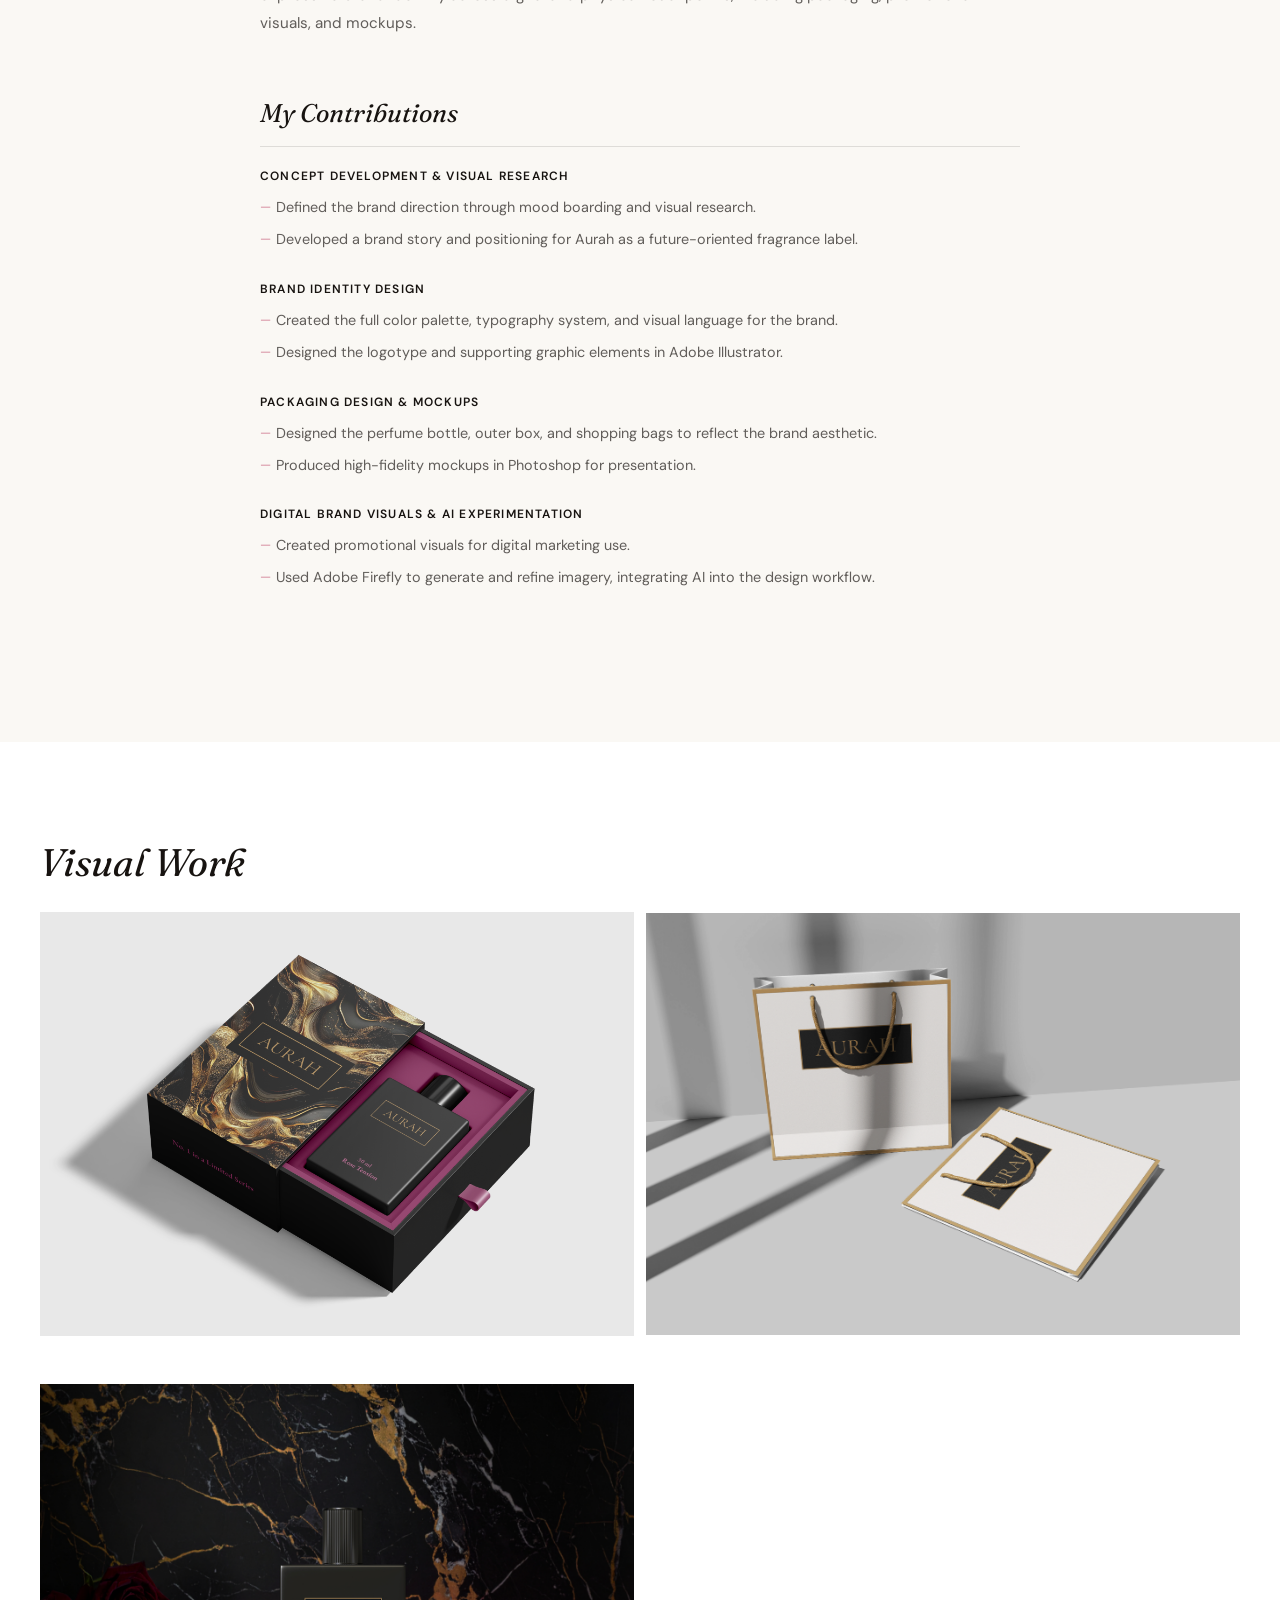
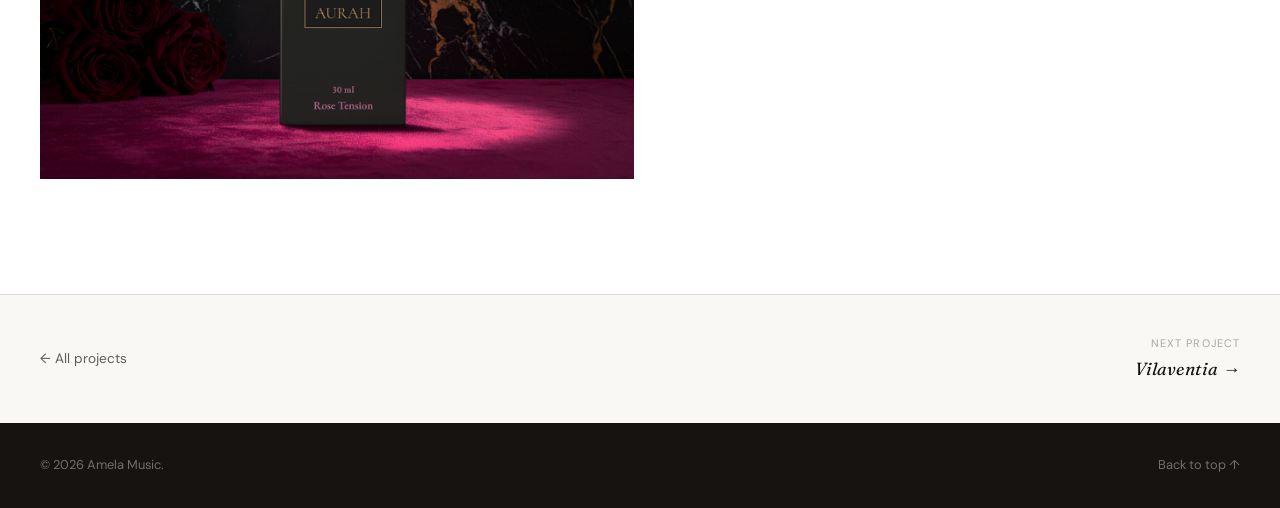
==== commit c0999bcd: "updates" ====
--- a/projects/aurah.html
+++ b/projects/aurah.html
@@ -6,7 +6,7 @@
   <title>Aurah — Amela Music</title>
   <link rel="preconnect" href="https://fonts.googleapis.com" />
   <link rel="preconnect" href="https://fonts.gstatic.com" crossorigin />
-  <link href="https://fonts.googleapis.com/css2?family=DM+Serif+Display:ital@0;1&family=DM+Sans:opsz,wght@9..40,300;9..40,400;9..40,500&display=swap" rel="stylesheet" />
+  <link href="https://fonts.googleapis.com/css2?family=Fraunces:ital,opsz,wght@0,9..144,300;0,9..144,400;1,9..144,300;1,9..144,400;1,9..144,500&family=DM+Sans:opsz,wght@9..40,300;9..40,400;9..40,500&display=swap" rel="stylesheet" />
   <link rel="stylesheet" href="../style.css" />
   <link rel="stylesheet" href="../project.css" />
 </head>
@@ -37,7 +37,7 @@
       <a href="../index.html#projects" class="proj-back fade-up" data-i18n="back">← Back to projects</a>
       <div class="proj-header__top fade-up">
         <span class="proj-header__tag" data-i18n="tag">Graphic Design · Branding</span>
-        <span class="proj-header__date">March — May 2025</span>
+        <span class="proj-header__date" data-i18n="date">March — May 2025</span>
       </div>
       <h1 class="fade-up">Aurah</h1>
       <p class="proj-header__sub fade-up" data-i18n="sub">
@@ -131,9 +131,10 @@
     <div class="container">
       <h2 class="fade-up" data-i18n="gallery-title">Visual Work</h2>
       <div class="proj-gallery__grid fade-up">
-        <div class="proj-img"><img src="../images/aurah-cover.png" alt="Logo and identity" /></div>
         <div class="proj-img"><img src="../images/aurah-package.png" alt="Bottle packaging" /></div>
         <div class="proj-img"><img src="../images/aurah-bag.png" alt="Box and bag mockups" /></div>
+                <div class="proj-img"><img src="../images/aurah-cover.png" alt="Logo and identity" /></div>
+
       </div>
     </div>
   </section>
@@ -167,6 +168,7 @@
         "nav-contact": "Contact",
         "back": "← All projects",
         "tag": "Graphic Design · Branding",
+        "date": "March — May 2025",
         "sub": "A conceptual perfume brand. Visual identity, packaging design, and digital branding developed through research, experimentation, and generative AI tools.",
         "meta-role-label": "Role",
         "meta-role": "Visual Identity & Packaging Designer",
@@ -201,6 +203,7 @@
         "nav-contact": "Kontakt",
         "back": "← Alla projekt",
         "tag": "Grafisk Design · Varumärke",
+        "date": "Mars — Maj 2025",
         "sub": "Ett konceptuellt parfymvarumärke. Visuell identitet, förpackningsdesign och digital branding utvecklad genom forskning, experiment och generativa AI-verktyg.",
         "meta-role-label": "Roll",
         "meta-role": "Visuell identitet & Förpackningsdesigner",
--- a/style.css
+++ b/style.css
@@ -216,7 +216,7 @@
   position: relative;
   transition: color 0.2s;
 }
-.nav__link::after {
+/* .nav__link::after {
   content: "";
   position: absolute;
   left: 0;
@@ -231,6 +231,13 @@
 }
 .nav__link:hover::after {
   width: 100%;
+} */
+
+.nav__link::after {
+  display: none;
+}
+.nav__link:hover {
+  color: var(--blob-coral);
 }
 
 /* Burger */
--- a/project.css
+++ b/project.css
@@ -1,25 +1,25 @@
 /* ═══════════════════════════════════════════════
-   PROJECT PAGE — minimal redesign
+   PROJECT PAGE — matchar nya designsystemet
    ═══════════════════════════════════════════════ */
 
 /* ── Header ── */
 .proj-header {
   padding-top: calc(var(--nav-h) + 64px);
   padding-bottom: 48px;
-  background: var(--cream);
+  background: var(--paper);
 }
 .proj-back {
   display: inline-flex;
   align-items: center;
   gap: 6px;
   font-size: 0.82rem;
-  letter-spacing: 0.06em;
-  color: var(--ink-30);
+  letter-spacing: 0.04em;
+  color: var(--ink-40);
   margin-bottom: 48px;
   transition: color 0.2s;
 }
 .proj-back:hover {
-  color: var(--accent);
+  color: var(--blob-coral);
 }
 
 .proj-header__top {
@@ -31,61 +31,54 @@
   margin-bottom: 12px;
 }
 .proj-header__tag {
+  display: inline-flex;
+  align-items: center;
   font-size: 0.72rem;
   font-weight: 500;
   letter-spacing: 0.12em;
   text-transform: uppercase;
-  color: var(--accent);
+  color: var(--ink-70);
 }
 .proj-header__date {
   font-size: 0.82rem;
-  color: var(--ink-30);
+  color: var(--ink-40);
   letter-spacing: 0.04em;
 }
 .proj-header h1 {
   font-family: var(--ff-display);
+  font-style: italic;
+  font-weight: 400;
   font-size: clamp(2.8rem, 7vw, 5.5rem);
   line-height: 1.05;
-  letter-spacing: -0.025em;
+  letter-spacing: -0.02em;
   margin-bottom: 20px;
 }
 .proj-header__sub {
   max-width: 560px;
   font-size: 1rem;
-  color: var(--ink-60);
+  color: var(--ink-70);
   line-height: 1.75;
 }
 
 /* ── Cover ── */
 .proj-cover {
-  width: 100%;
-  background: var(--white);
+  width: min(1200px, 100% - 48px);
+  margin: 0 auto;
+  overflow: hidden;
 }
 .proj-cover__img {
   width: 100%;
   aspect-ratio: 16/8;
-  background: hsl(var(--ph-hue, 210), 25%, 88%);
+  background: hsl(var(--ph-hue, 210), 40%, 90%);
   display: flex;
   align-items: center;
   justify-content: center;
   font-size: 0.8rem;
   letter-spacing: 0.08em;
   text-transform: uppercase;
-  color: hsl(var(--ph-hue, 210), 15%, 60%);
+  color: hsl(var(--ph-hue, 210), 15%, 45%);
   position: relative;
   overflow: hidden;
-}
-.proj-cover__img::before {
-  content: "";
-  position: absolute;
-  inset: 0;
-  background-image: repeating-linear-gradient(
-    45deg,
-    transparent,
-    transparent 24px,
-    rgba(255, 255, 255, 0.15) 24px,
-    rgba(255, 255, 255, 0.15) 25px
-  );
 }
 .proj-cover__img img {
   position: absolute;
@@ -93,12 +86,15 @@
   width: 100%;
   height: 100%;
   object-fit: cover;
+  display: block;
 }
 
 /* ── Meta strip ── */
 .proj-meta {
+  width: min(1200px, 100% - 48px);
+  margin: 0 auto;
   background: var(--white);
-  border-bottom: 1px solid var(--ink-30);
+  border-bottom: 1px solid var(--ink-15);
 }
 .proj-meta__inner {
   display: flex;
@@ -111,7 +107,7 @@
   gap: 4px;
   padding: 20px 40px 20px 0;
   margin-right: 40px;
-  border-right: 1px solid rgba(26, 23, 20, 0.08);
+  border-right: 1px solid var(--ink-15);
 }
 .proj-meta__item:last-child {
   border-right: none;
@@ -120,7 +116,7 @@
   font-size: 0.68rem;
   letter-spacing: 0.12em;
   text-transform: uppercase;
-  color: var(--ink-30);
+  color: var(--ink-40);
 }
 .proj-meta__value {
   font-size: 0.875rem;
@@ -129,7 +125,7 @@
 
 /* ── Body ── */
 .proj-body {
-  background: var(--cream);
+  background: var(--paper);
   padding-block: clamp(56px, 8vw, 96px);
 }
 .proj-body .container {
@@ -141,14 +137,16 @@
 }
 .proj-section h2 {
   font-family: var(--ff-display);
-  font-size: 1.5rem;
+  font-style: italic;
+  font-weight: 400;
+  font-size: 1.6rem;
   margin-bottom: 20px;
   padding-bottom: 12px;
-  border-bottom: 1px solid var(--ink-30);
+  border-bottom: 1px solid var(--ink-15);
 }
 .proj-section p {
   font-size: 0.95rem;
-  color: var(--ink-60);
+  color: var(--ink-70);
   line-height: 1.85;
   margin-bottom: 12px;
 }
@@ -158,9 +156,7 @@
   margin-bottom: 28px;
 }
 .proj-contribution h3 {
-  font-size: 0.875rem;
-  font-weight: 500;
-  letter-spacing: 0.04em;
+  font-weight: 600;
   color: var(--ink);
   margin-bottom: 10px;
   text-transform: uppercase;
@@ -174,7 +170,7 @@
 }
 .proj-contribution li {
   font-size: 0.9rem;
-  color: var(--ink-60);
+  color: var(--ink-70);
   line-height: 1.65;
   padding-left: 16px;
   position: relative;
@@ -183,29 +179,62 @@
   content: "—";
   position: absolute;
   left: 0;
-  color: var(--accent);
+  color: var(--blob-coral);
   font-size: 0.8rem;
 }
 
-/* Gallery */
+/* ═══════════════════════════════════════════════
+   GALLERY — "Visuellt arbete"
+   ═══════════════════════════════════════════════ */
 .proj-gallery {
   background: var(--white);
-  padding-block: clamp(48px, 6vw, 80px);
-}
-.proj-gallery h2 {
+  padding-block: clamp(56px, 7vw, 96px);
+}
+
+/* huvudrubrik för hela galleriet */
+.proj-gallery > .container > h2 {
   font-family: var(--ff-display);
-  font-size: 1.5rem;
-  margin-bottom: 32px;
-}
+  font-style: italic;
+  font-weight: 400;
+  font-size: clamp(1.8rem, 3vw, 2.4rem);
+  margin-bottom: 8px;
+}
+.proj-gallery > .container > h2 + p,
+.proj-gallery > .container > h2 ~ .proj-gallery__lead {
+  color: var(--ink-70);
+  margin-bottom: 48px;
+}
+
+/* varje undersektion (App / Appstore / App Icon / Social media) */
+.proj-gallery__block {
+  margin-top: 72px;
+  padding-top: 40px;
+}
+.proj-gallery__block:first-of-type {
+  margin-top: 48px;
+}
+
+.proj-gallery__block h3 {
+  display: inline-flex;
+  align-items: center;
+  font-family: var(--ff-body);
+  font-size: 0.78rem;
+  font-weight: 600;
+  letter-spacing: 0.14em;
+  text-transform: uppercase;
+  color: var(--ink-70);
+  margin-bottom: 24px;
+}
+
 .proj-gallery__grid {
   display: grid;
   grid-template-columns: 1fr 1fr;
   gap: 12px;
 }
 .proj-gallery__grid .proj-img {
-  border-radius: var(--radius-md);
   overflow: hidden;
-  background: hsl(var(--ph-hue, 210), 20%, 88%);
+  background: hsl(var(--ph-hue, 210), 40%, 92%);
+  aspect-ratio: 4 / 3;
 }
 .proj-gallery__grid .proj-img img {
   width: 100%;
@@ -214,15 +243,22 @@
   background: var(--white);
   display: block;
 }
-/* first image spans full width */
-.proj-gallery__grid .proj-img:first-child {
-  grid-column: unset;
+
+/* mindre bild som ligger under en annan i samma block */
+.proj-img--sm {
+  max-width: 320px;
+  margin-top: 24px;
+}
+.proj-img--sm img {
+  width: 100%;
+  height: auto;
+  display: block;
 }
 
 /* Bottom nav */
 .proj-footer-nav {
   padding-block: 40px;
-  border-top: 1px solid var(--ink-30);
+  border-top: 1px solid var(--ink-15);
 }
 .proj-footer-nav .container {
   display: flex;
@@ -233,11 +269,11 @@
 }
 .proj-nav-back {
   font-size: 0.85rem;
-  color: var(--ink-60);
+  color: var(--ink-70);
   transition: color 0.2s;
 }
 .proj-nav-back:hover {
-  color: var(--accent);
+  color: var(--blob-coral);
 }
 .proj-nav-next {
   display: flex;
@@ -249,28 +285,29 @@
   font-size: 0.68rem;
   letter-spacing: 0.1em;
   text-transform: uppercase;
-  color: var(--ink-30);
+  color: var(--ink-40);
 }
 .proj-nav-next strong {
   font-family: var(--ff-display);
-  font-size: 1.05rem;
+  font-style: italic;
+  font-weight: 400;
+  font-size: 1.1rem;
   color: var(--ink);
   transition: color 0.2s;
 }
 .proj-nav-next:hover strong {
-  color: var(--accent);
+  color: var(--blob-coral);
 }
 
 /* Responsive */
 @media (max-width: 600px) {
-  .proj-gallery__grid { grid-template-columns: 1fr; gap: 50px; }
-  .proj-gallery__grid .proj-img:first-child { grid-column: 1; }
+  .proj-gallery__grid { grid-template-columns: 1fr; gap: 20px; }
   .proj-meta__inner {
     flex-direction: column;
   }
   .proj-meta__item {
     border-right: none;
-    border-bottom: 1px solid rgba(26, 23, 20, 0.08);
+    border-bottom: 1px solid var(--ink-15);
     margin-right: 0;
   }
   .proj-meta__item:last-child {
@@ -278,8 +315,7 @@
   }
 }
 
-
-/* ── Mobile mockup frame ── */
+/* ── Mobile mockup frame (App-sektionen) ── */
 .proj-gallery__grid.mockup-grid {
   grid-template-columns: repeat(4, 1fr);
   gap: 24px;
@@ -290,12 +326,8 @@
   background: var(--ink);
   border-radius: 36px;
   padding: 3%;
-  box-shadow: 0 24px 48px rgba(26,23,20,.18);
+  box-shadow: 0 24px 48px rgba(23, 19, 16, 0.18);
   aspect-ratio: unset;
-}
-
-.proj-img.phone-frame::before {
-  display: none;
 }
 
 .proj-img.phone-frame img {
@@ -320,10 +352,10 @@
   }
 }
 
+/* ── App Icon ── */
 .scanela-icon-row {
   display: flex;
-  justify-content: center;
-  margin-top: 32px;
+  justify-content: flex-start;
 }
 
 .scanela-icon {
@@ -331,7 +363,7 @@
   height: 120px;
   border-radius: 26px;
   overflow: hidden;
-  box-shadow: 0 12px 32px rgba(26,23,20,.12);
+  box-shadow: 0 12px 32px rgba(23, 19, 16, 0.14);
 }
 
 .scanela-icon img {
@@ -339,4 +371,33 @@
   height: 100%;
   object-fit: cover;
   display: block;
+}
+
+/* ── Social media — sida vid sida, som appbilderna ── */
+.scanela-social-row {
+  display: grid;
+  grid-template-columns: repeat(2, 1fr);
+  gap: 20px;
+  align-items: start;
+}
+
+.scanela-social {
+  border-radius: var(--radius-md);
+  overflow: hidden;
+  background: var(--paper-soft);
+  box-shadow: 0 12px 32px rgba(23, 19, 16, 0.1);
+}
+
+.scanela-social img {
+  width: 100%;
+  height: auto;
+  display: block;
+  object-fit: cover;
+}
+
+@media (max-width: 600px) {
+  .scanela-social-row {
+    grid-template-columns: 1fr 1fr;
+    gap: 12px;
+  }
 }
